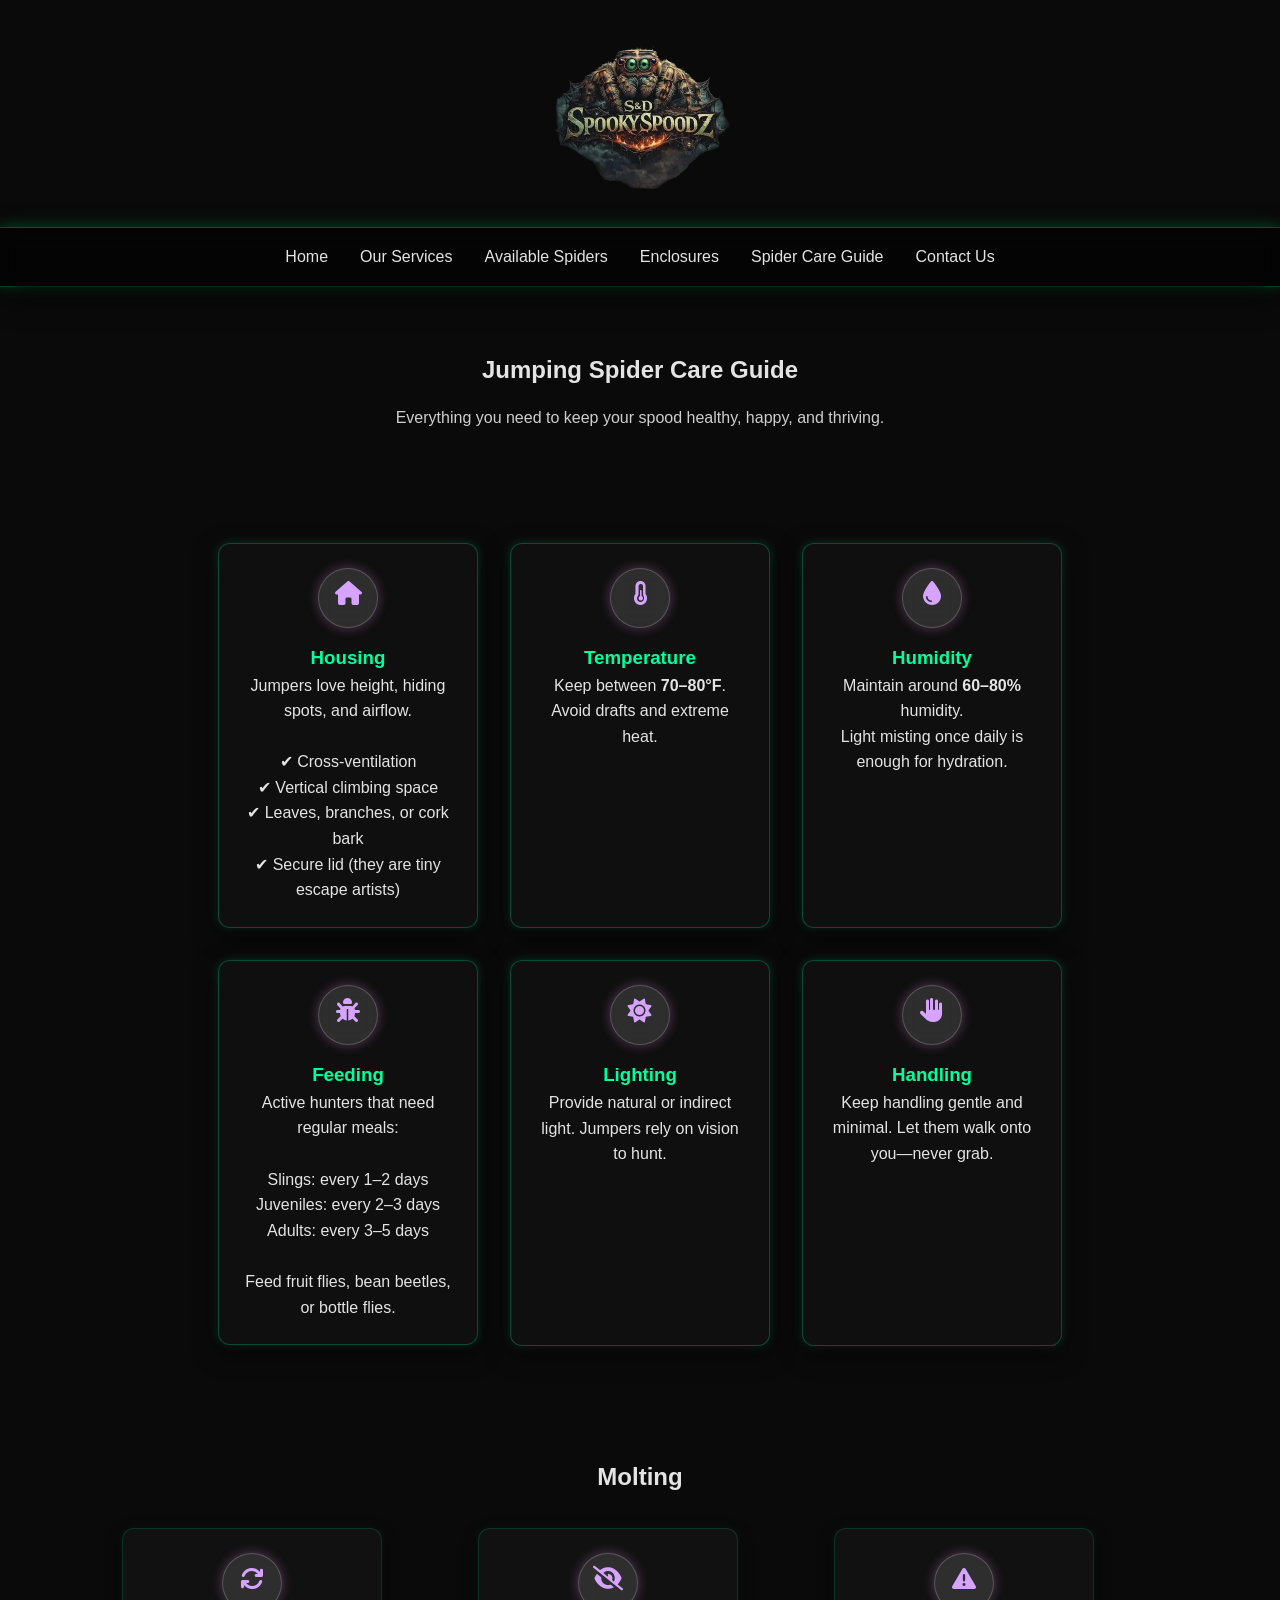
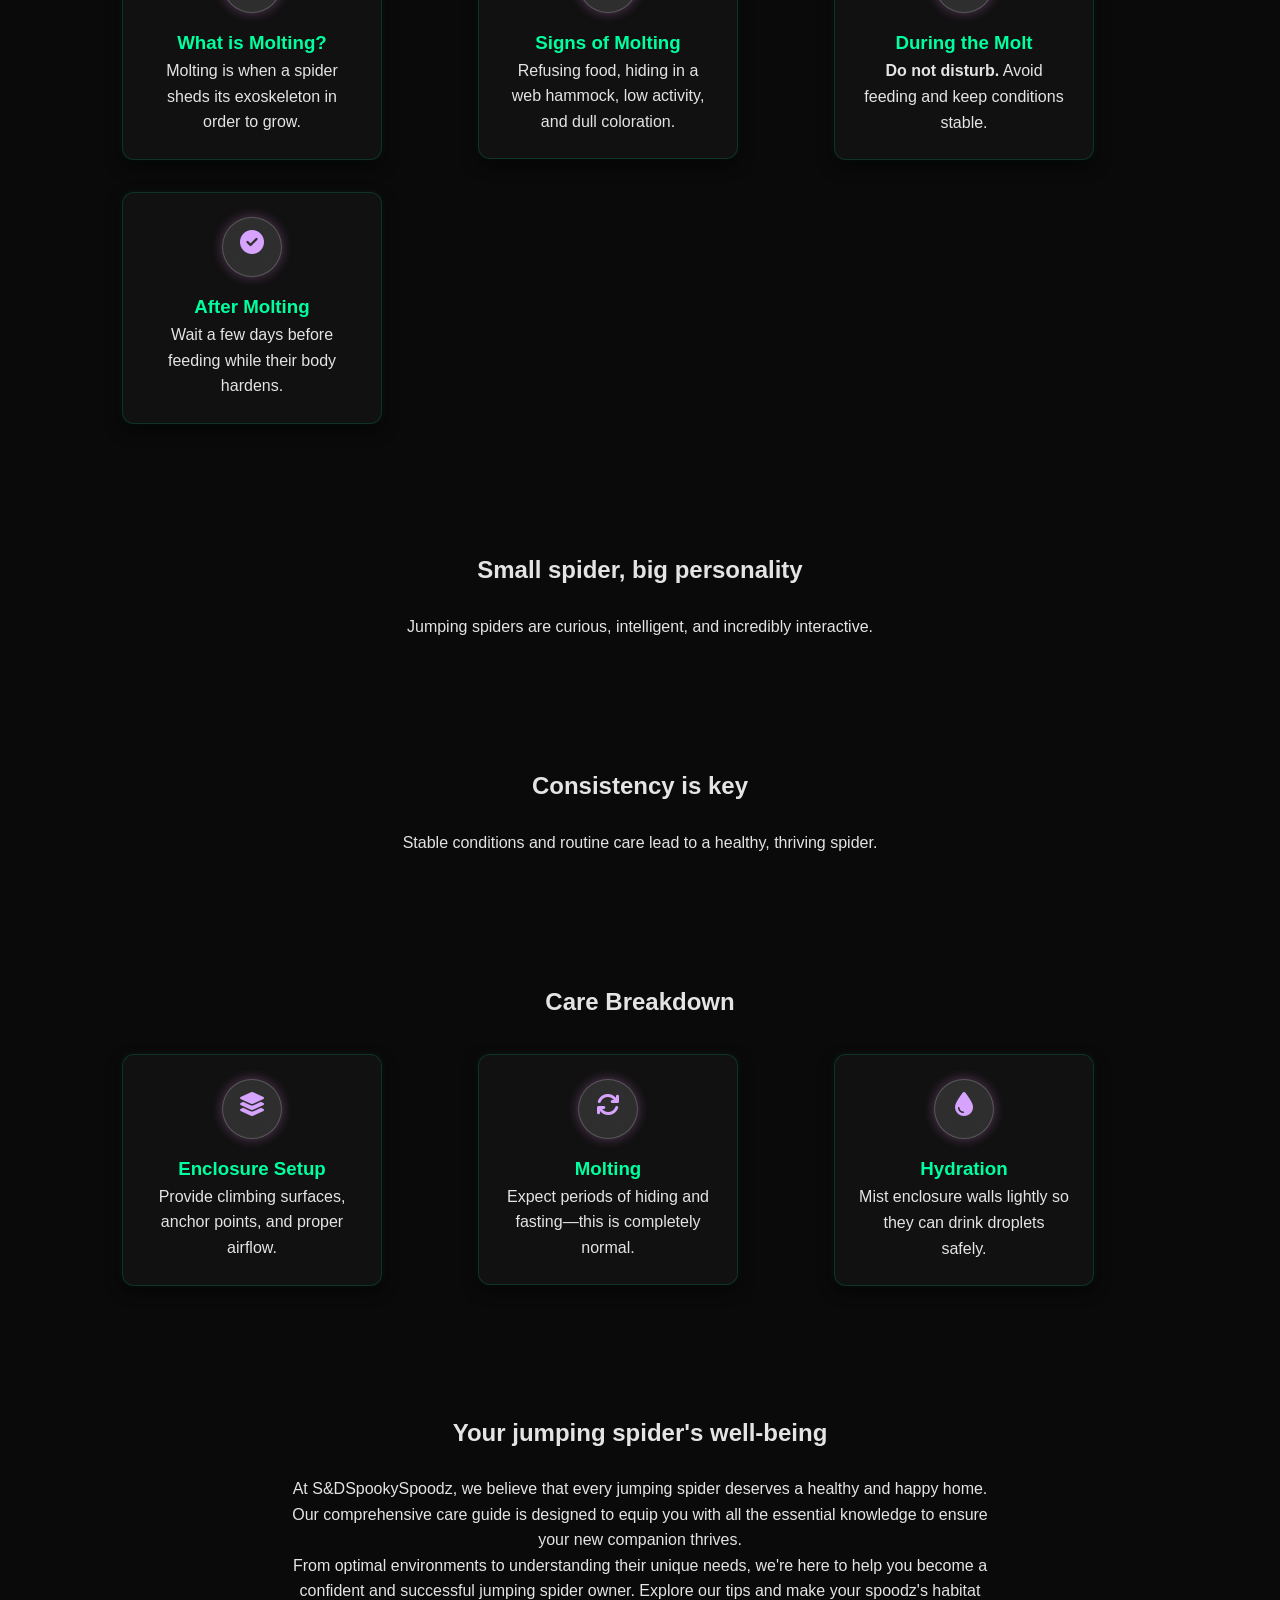
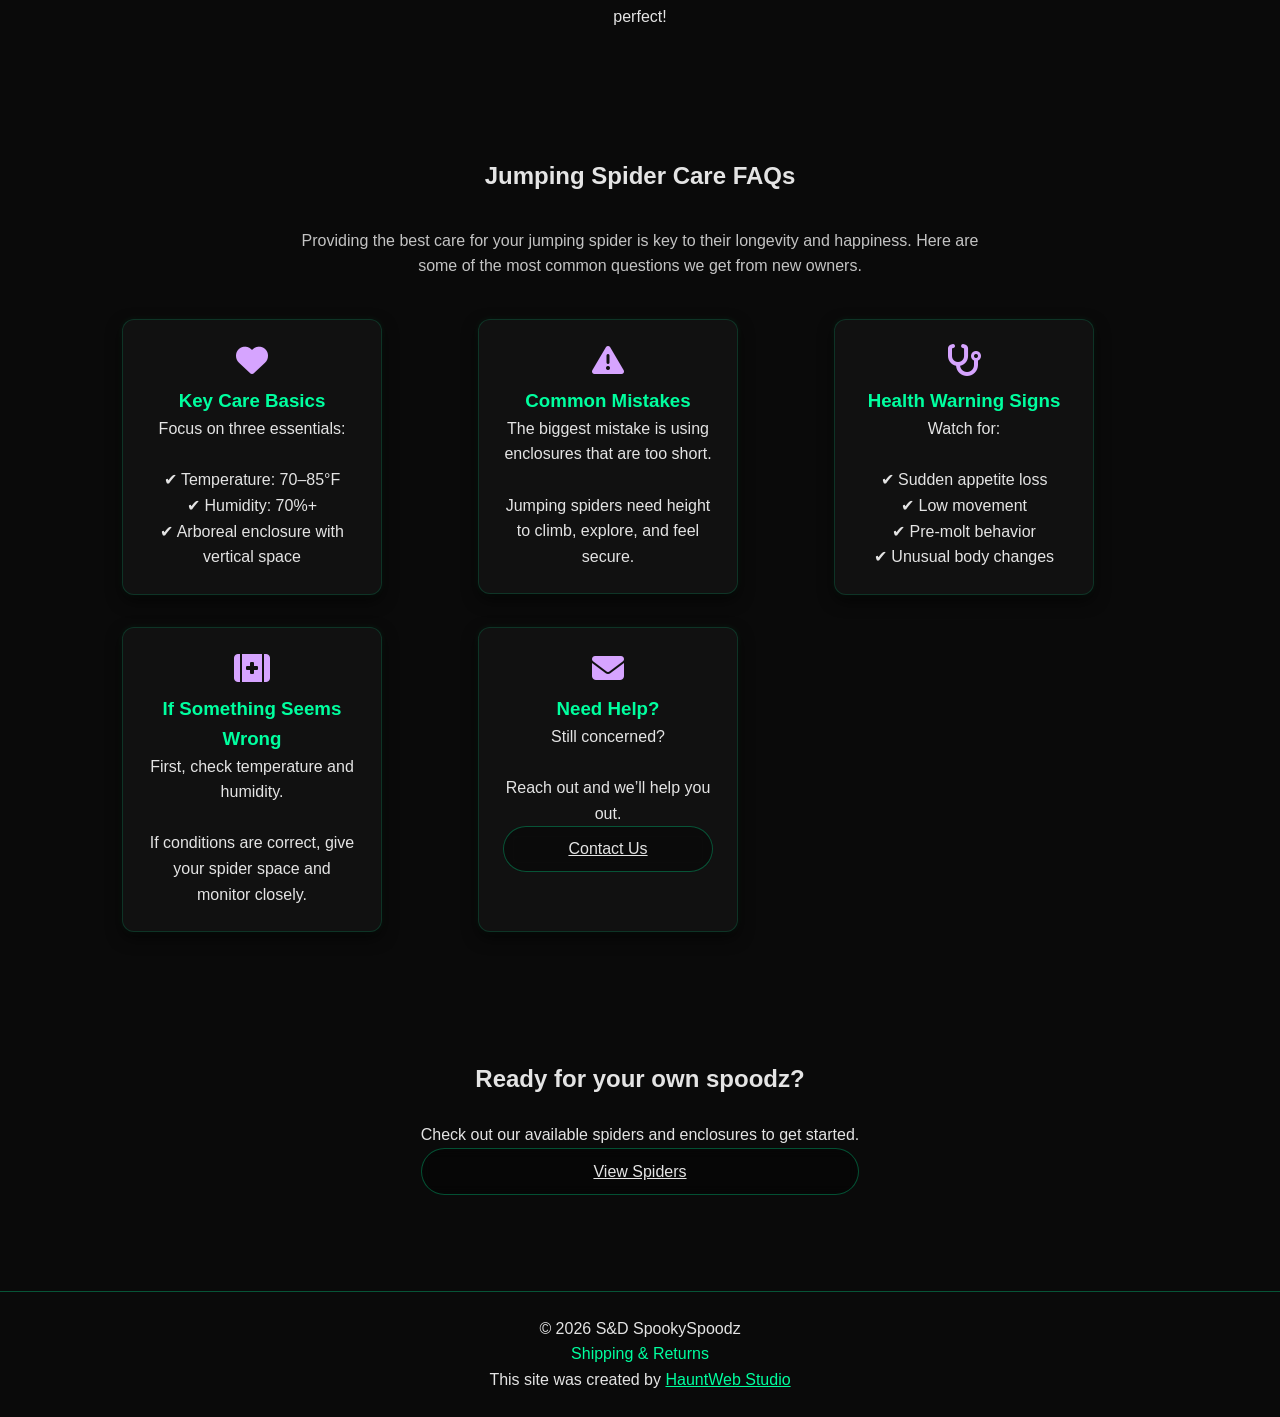
==== care.html @ 0cc4f5ed "Updated care page with FAQ section, styling, and contact button" ====
<!DOCTYPE html>
<html lang="en">

<head>
    <meta charset="UTF-8">
    <meta name="viewport" content="width=device-width, initial-scale=1.0">
    <title>Care Guides | S&D SpookySpoodz</title>

    <link rel="stylesheet" href="style.css">

    <!-- FONT AWESOME -->
    <link rel="stylesheet" href="https://cdnjs.cloudflare.com/ajax/libs/font-awesome/6.5.0/css/all.min.css">
</head>

<body>

    <!-- LOGO -->
    <div class="logo-banner">
        <img src="IMG/S_D_SpookySpoodz-removebg-preview.png" alt="Logo">
    </div>

    <!-- NAV -->
    <header>
        <nav class="navbar">

            <div class="menu-toggle" id="menu-toggle">
                <span></span>
                <span></span>
                <span></span>
            </div>

            <ul class="nav-links" id="nav-links">
                <li><a href="index.html">Home</a></li>
                <li><a href="services.html">Our Services</a></li>
                <li><a href="spiders.html">Available Spiders</a></li>
                <li><a href="enclosures.html">Enclosures</a></li>
                <li><a href="care.html" class="active">Spider Care Guide</a></li>
                <li><a href="contact.html">Contact Us</a></li>
            </ul>

        </nav>
    </header>

    <!-- HERO -->
    <section class="spiders-hero">
        <h2>Jumping Spider Care Guide</h2>
        <p>Everything you need to keep your spood healthy, happy, and thriving.</p>
    </section>

    <!-- CARE CARDS -->
    <section class="product-section">
        <div class="product-grid">

            <div class="product-card">
                <div class="card-icon">
                    <i class="fas fa-home"></i>
                </div>
                <h3>Housing</h3>
                <p>
                    Jumpers love height, hiding spots, and airflow.<br><br>
                    ✔ Cross-ventilation<br>
                    ✔ Vertical climbing space<br>
                    ✔ Leaves, branches, or cork bark<br>
                    ✔ Secure lid (they are tiny escape artists)
                </p>
            </div>

            <div class="product-card">
                <div class="card-icon">
                    <i class="fas fa-temperature-half"></i>
                </div>
                <h3>Temperature</h3>
                <p>Keep between <strong>70–80°F</strong>. Avoid drafts and extreme heat.</p>
            </div>

            <div class="product-card">
                <div class="card-icon">
                    <i class="fas fa-droplet"></i>
                </div>
                <h3>Humidity</h3>
                <p>
                    Maintain around <strong>60–80%</strong> humidity.<br>
                    Light misting once daily is enough for hydration.
                </p>
            </div>

            <div class="product-card">
                <div class="card-icon">
                    <i class="fas fa-bug"></i>
                </div>
                <h3>Feeding</h3>
                <p>
                    Active hunters that need regular meals:<br><br>
                    Slings: every 1–2 days<br>
                    Juveniles: every 2–3 days<br>
                    Adults: every 3–5 days<br><br>
                    Feed fruit flies, bean beetles, or bottle flies.
                </p>
            </div>

            <div class="product-card">
                <div class="card-icon">
                    <i class="fas fa-sun"></i>
                </div>
                <h3>Lighting</h3>
                <p>Provide natural or indirect light. Jumpers rely on vision to hunt.</p>
            </div>

            <div class="product-card">
                <div class="card-icon">
                    <i class="fas fa-hand"></i>
                </div>
                <h3>Handling</h3>
                <p>Keep handling gentle and minimal. Let them walk onto you—never grab.</p>
            </div>

        </div>
    </section>

    <!-- MOLTING -->
    <section class="about-spiders">
        <h2>Molting</h2>

        <div class="about-grid">

            <div class="product-card about-card">
                <div class="card-icon">
                    <i class="fas fa-sync"></i>
                </div>
                <h3>What is Molting?</h3>
                <p>Molting is when a spider sheds its exoskeleton in order to grow.</p>
            </div>

            <div class="product-card about-card">
                <div class="card-icon">
                    <i class="fas fa-eye-slash"></i>
                </div>
                <h3>Signs of Molting</h3>
                <p>Refusing food, hiding in a web hammock, low activity, and dull coloration.</p>
            </div>

            <div class="product-card about-card">
                <div class="card-icon">
                    <i class="fas fa-triangle-exclamation"></i>
                </div>
                <h3>During the Molt</h3>
                <p><strong>Do not disturb.</strong> Avoid feeding and keep conditions stable.</p>
            </div>

            <div class="product-card about-card">
                <div class="card-icon">
                    <i class="fas fa-check-circle"></i>
                </div>
                <h3>After Molting</h3>
                <p>Wait a few days before feeding while their body hardens.</p>
            </div>

        </div>
    </section>

    <!-- FEATURE -->
    <section class="feature">
        <div class="feature-text">
            <h2>Small spider, big personality</h2>
            <p>Jumping spiders are curious, intelligent, and incredibly interactive.</p>
        </div>
    </section>

    <section class="feature alt">
        <div class="feature-text">
            <h2>Consistency is key</h2>
            <p>Stable conditions and routine care lead to a healthy, thriving spider.</p>
        </div>
    </section>

    <!-- CARE BREAKDOWN -->
    <section class="about-spiders">
        <h2>Care Breakdown</h2>

        <div class="about-grid">

            <div class="product-card about-card">
                <div class="card-icon">
                    <i class="fas fa-layer-group"></i>
                </div>
                <h3>Enclosure Setup</h3>
                <p>Provide climbing surfaces, anchor points, and proper airflow.</p>
            </div>

            <div class="product-card about-card">
                <div class="card-icon">
                    <i class="fas fa-sync"></i>
                </div>
                <h3>Molting</h3>
                <p>Expect periods of hiding and fasting—this is completely normal.</p>
            </div>

            <div class="product-card about-card">
                <div class="card-icon">
                    <i class="fas fa-droplet"></i>
                </div>
                <h3>Hydration</h3>
                <p>Mist enclosure walls lightly so they can drink droplets safely.</p>
            </div>

        </div>
    </section>

    <!-- WELL-BEING INTRO -->
    <section class="feature alt">
        <div class="feature-text">
            <h2>Your jumping spider's well-being</h2>
            <p>
                At S&DSpookySpoodz, we believe that every jumping spider deserves a healthy and happy home.
                Our comprehensive care guide is designed to equip you with all the essential knowledge to ensure your new
                companion thrives.
            </p>
            <p>
                From optimal environments to understanding their unique needs, we're here to help you become a confident and
                successful jumping spider owner.
                Explore our tips and make your spoodz's habitat perfect!
            </p>
        </div>
    </section>
    
    <!-- FAQ SECTION -->
    <section class="about-spiders">
        <h2>Jumping Spider Care FAQs</h2>
    
        <p class="section-intro">
            Providing the best care for your jumping spider is key to their longevity and happiness.
            Here are some of the most common questions we get from new owners.
        </p>
    
        <div class="about-grid">
    
            <div class="product-card about-card">
                <i class="fas fa-heart fa-2x"></i>
                <h3>Key Care Basics</h3>
                <p>
                    Focus on three essentials:<br><br>
                    ✔ Temperature: 70–85°F<br>
                    ✔ Humidity: 70%+<br>
                    ✔ Arboreal enclosure with vertical space
                </p>
            </div>
    
            <div class="product-card about-card">
                <i class="fas fa-triangle-exclamation fa-2x"></i>
                <h3>Common Mistakes</h3>
                <p>
                    The biggest mistake is using enclosures that are too short.<br><br>
                    Jumping spiders need height to climb, explore, and feel secure.
                </p>
            </div>
    
            <div class="product-card about-card">
                <i class="fas fa-stethoscope fa-2x"></i>
                <h3>Health Warning Signs</h3>
                <p>
                    Watch for:<br><br>
                    ✔ Sudden appetite loss<br>
                    ✔ Low movement<br>
                    ✔ Pre-molt behavior<br>
                    ✔ Unusual body changes
                </p>
            </div>
    
            <div class="product-card about-card">
                <i class="fas fa-kit-medical fa-2x"></i>
                <h3>If Something Seems Wrong</h3>
                <p>
                    First, check temperature and humidity.<br><br>
                    If conditions are correct, give your spider space and monitor closely.
                </p>
            </div>
    
            <div class="product-card about-card">
                <i class="fas fa-envelope fa-2x"></i>
                <h3>Need Help?</h3>
                <p>
                    Still concerned?<br><br>
                    Reach out and we’ll help you out.
                </p>
                <a href="contact.html" class="btn store-btn">Contact Us</a>
            </div>
    
        </div>
    </section>

    <!-- CTA -->
    <section class="feature">
        <div class="feature-text">
            <h2>Ready for your own spoodz?</h2>
            <p>Check out our available spiders and enclosures to get started.</p>
            <a href="spiders.html" class="btn store-btn">View Spiders</a>
        </div>
    </section>

    <!-- FOOTER -->
    <footer>
        <p>&copy; 2026 S&D SpookySpoodz</p>

        <div class="footer-links">
            <a href="returns.html">Shipping & Returns</a>
        </div>

        <p class="credit">
            This site was created by
            <a href="#">HauntWeb Studio</a>
        </p>
    </footer>

    <!-- JS -->
    <script>
        const menuToggle = document.getElementById('menu-toggle');
        const navLinks = document.getElementById('nav-links');

        menuToggle.addEventListener('click', () => {
            navLinks.classList.toggle('active');
            document.body.classList.toggle('menu-open');
        });
    </script>

</body>

</html>
---- style.css ----
/* =========================
1. VARIABLES
========================= */
:root {
    --bg-main: #0a0a0a;
    --bg-soft: #111;
    --bg-elevated: #1a1a1a;

    --text-main: #e4e4e4;
    --text-muted: #aaa;

    --accent: #00ff9f;
    --accent-soft: rgba(0, 255, 159, 0.3);

    --glow-small: 0 0 5px rgba(0, 255, 159, 0.4);
    --glow-medium: 0 0 10px rgba(0, 255, 159, 0.6);
    --glow-large: 0 0 20px rgba(0, 255, 159, 0.8);
}

/* =========================
GLASS EFFECT BASE
========================= */
.glass {
    background: rgba(20, 20, 20, 0.55);
    backdrop-filter: blur(14px);
    -webkit-backdrop-filter: blur(14px);

    border: 1px solid rgba(0, 255, 159, 0.2);
    border-radius: 12px;

    box-shadow:
        0 8px 25px rgba(0, 0, 0, 0.6),
        0 0 10px rgba(0, 255, 159, 0.15);
}

/* =========================
2. RESET
========================= */
* {
    margin: 0;
    padding: 0;
    box-sizing: border-box;
}

/* =========================
3. GLOBAL
========================= */
body {
    font-family: 'Segoe UI', Tahoma, sans-serif;
    color: var(--text-main);
    line-height: 1.6;

    background-color: #0a0a0a;

    /* Single full spider web */
    background-image: url("IMG/web.png");
    background-repeat: no-repeat;
    background-position: center;
    background-size: cover;
}

img {
    max-width: 100%;
    display: block;
}

/* =========================
4. LAYOUT (GLOBAL CENTERING)
========================= */
section {
    width: 100%;
    max-width: 1100px;
    margin: 0 auto;
    padding: 3rem 1.5rem;
}

section h2 {
    text-align: center;
    margin-bottom: 1.5rem;
}

/* =========================
5. HEADER / NAV
========================= */
.logo-banner {
    width: 100%;
    display: flex;
    justify-content: center;
    align-items: center;
    padding: 1.5rem 0;
}

.logo-banner img {
    display: block;
    margin: 0 auto;
    max-width: 180px;
}

/* =========================
NAVBAR
========================= */
.navbar {
    background: rgba(0, 0, 0, 0.6);
    backdrop-filter: blur(10px);

    border-top: 1px solid var(--accent-soft);
    border-bottom: 1px solid var(--accent-soft);

    box-shadow: 0 0 15px rgba(0, 255, 159, 0.15);
}

.navbar {
    position: relative;
    z-index: 1000;
}

/* NAV LINKS */
.nav-links {
    display: flex;
    justify-content: center;
    list-style: none;
    transition: 0.3s;
}

.nav-links {
    box-shadow: 0 10px 30px rgba(0, 0, 0, 0.8),
        0 0 15px rgba(0, 255, 159, 0.2);
}

.nav-links li {
    margin: 1rem;
}

.nav-links a {
    text-decoration: none;
    color: var(--text-main);
    transition: 0.3s;
}

.nav-links a:hover {
    color: var(--accent);
    text-shadow: 0 0 10px rgba(0, 255, 159, 0.6);
}

/* =========================
HAMBURGER
========================= */
.menu-toggle {
    display: none;
    flex-direction: column;
    cursor: pointer;
    position: absolute;
    right: 20px;
    top: 15px;
    z-index: 1002;
}

.menu-toggle span {
    width: 28px;
    height: 3px;
    background: var(--text-main);
    margin: 5px 0;
    transition: 0.4s;
}

/* ANIMATION → X */
.menu-toggle.active span:nth-child(1) {
    transform: rotate(45deg) translate(5px, 5px);
}

.menu-toggle.active span:nth-child(2) {
    opacity: 0;
}

.menu-toggle.active span:nth-child(3) {
    transform: rotate(-45deg) translate(6px, -6px);
}

/* =========================
MOBILE DROPDOWN (PUSHES CONTENT)
========================= */
@media (max-width: 768px) {

    .nav-links {
        flex-direction: column;
        align-items: center;

        width: 100%;

        /* REAL glass */
        background: rgba(10, 10, 10, 0.45);
        backdrop-filter: blur(14px);
        -webkit-backdrop-filter: blur(14px);

        border-top: 1px solid rgba(0, 255, 159, 0.2);
        border-bottom: 1px solid rgba(0, 255, 159, 0.2);

        /* keep push-down behavior */
        position: static;

        max-height: 0;
        overflow: hidden;

        transition: max-height 0.4s ease, padding 0.3s ease;

        /* subtle glow */
        box-shadow:
            0 8px 25px rgba(0, 0, 0, 0.6),
            0 0 10px rgba(0, 255, 159, 0.15);
    }

    .nav-links.active {
        max-height: 500px;
        padding: 1rem 0;
    }
}

/* =========================
6. HERO
========================= */
.hero {
    text-align: center;
}

.hero h2 {
    color: var(--accent);
    text-shadow: var(--glow-medium);
}

.hero p {
    max-width: 700px;
    margin: 0 auto 2rem;
}

.spiders-hero {
    text-align: center;
    padding: 4rem 2rem;
}

.spiders-hero h2 {
    margin-bottom: 1rem;
}

.spiders-hero p {
    max-width: 600px;
    margin: 0 auto;
    opacity: 0.9;
}

/* =========================
FEATURE SECTIONS
========================= */

.feature {
    display: flex;
    justify-content: center;
    align-items: center;
    text-align: center;

    padding: 4rem 2rem;
}

.feature-text {
    max-width: 700px;
    margin: 0 auto;
}

/* =========================
7. BUTTONS
========================= */
.btn {
    display: inline-block;
    padding: 0.6rem 1.4rem;
    border-radius: 50px;

    background: rgba(0, 0, 0, 0.4);
    backdrop-filter: blur(6px);

    border: 1px solid rgba(0, 255, 159, 0.3);
    color: var(--text-main);

    transition: 0.3s;
}

.btn:hover {
    background: rgba(0, 255, 159, 0.15);
    box-shadow: 0 0 15px rgba(0, 255, 159, 0.5);
    color: #fff;
}

.store-btn {
    width: 100%;
    text-align: center;
}

/* =========================
8. PRODUCT CARDS
========================= */
.product-grid {
    display: flex;
    gap: 2rem;
    justify-content: center;
    flex-wrap: wrap;
}

.product-card {
    background: rgba(20, 20, 20, 0.55);
    backdrop-filter: blur(10px);

    border-radius: 12px;
    padding: 1.5rem;
    width: 260px;
    text-align: center;

    border: 1px solid rgba(0, 255, 159, 0.25);

    box-shadow:
        0 8px 25px rgba(0, 0, 0, 0.6),
        0 0 10px rgba(0, 255, 159, 0.2);

    transition: 0.3s;
}

.product-card:hover {
    transform: translateY(-6px) scale(1.02);

    box-shadow:
        0 12px 35px rgba(0, 0, 0, 0.8),
        0 0 20px rgba(0, 255, 159, 0.4);
}

.product-card img {
    border-radius: 10px;
    margin-bottom: 1rem;
}

.product-card h3 {
    color: var(--accent);
}

.product-card .price {
    color: var(--accent);
    margin: 0.5rem 0;
}

/* =========================
CARD ICON STYLE (GLASS + GLOW)
========================= */
.card-icon {
    width: 60px;
    height: 60px;

    display: flex;
    align-items: center;
    justify-content: center;

    margin: 0 auto 15px;

    border-radius: 50%;

    background: rgba(255, 255, 255, 0.12);
    backdrop-filter: blur(8px);

    border: 1px solid rgba(255, 255, 255, 0.2);

    box-shadow: 0 0 12px rgba(255, 150, 255, 0.3);
}

.card-icon i {
    font-size: 24px;
    color: #ffb3ff;
}

.product-card:hover .card-icon {
    transform: scale(1.1);
    box-shadow: 0 0 20px rgba(255, 150, 255, 0.6);
    transition: 0.3s ease;
}

/* =========================
SERVICE CARD TWEAKS
========================= */

.service-card .more-text {
    display: none;
    margin-top: 0.5rem;
}

.service-card .more-text.open {
    display: block;
}

.learn-toggle {
    margin: 0.5rem 0;
    background: none;
    border: none;
    color: #00ff9f;
    cursor: pointer;
    font-weight: bold;
}

/* =========================
POLICY CARDS (RETURNS PAGE)
========================= */

.policy-card {
    text-align: left;
}

.policy-card h3 {
    margin-bottom: 1rem;
}

.policy-card p {
    font-size: 0.95rem;
    opacity: 0.9;
}

/* =========================
ABOUT SPIDERS (MATCH PRODUCT CARDS)
========================= */

.about-spiders {
    text-align: center;
    padding: 4rem 2rem;
}

.about-spiders h2 {
    margin-bottom: 2rem;
}

/* GRID */
.about-grid {
    display: grid;
    grid-template-columns: repeat(auto-fit, minmax(250px, 1fr));
    gap: 2rem;
}

/* Match product cards */
.about-card {
    /* LESS glass */
    background: rgba(20, 20, 20, 0.75);
    /* more solid */

    backdrop-filter: blur(6px);
    -webkit-backdrop-filter: blur(6px);

    /* softer border */
    border: 1px solid rgba(0, 255, 159, 0.08);

    /* reduce glow */
    box-shadow:
        0 6px 15px rgba(0, 0, 0, 0.6),
        0 0 6px rgba(0, 255, 159, 0.08);

    padding-bottom: 1.5rem;
}

/* Optional subtle variation */
.about-card {
    border: 1px solid rgba(0, 255, 159, 0.15);
}

/* =========================
9. ABOUT
========================= */
.about {
    text-align: center;
}

.about p {
    max-width: 750px;
    margin: 0 auto 1rem;
}

/* =========================
10. YOUTUBE
========================= */
.youtube {
    text-align: center;
}

.video-container {
    display: flex;
    justify-content: center;
}

.video-container iframe {
    width: 100%;
    max-width: 700px;
    height: 400px;
    border-radius: 12px;
}

/* =========================
11. SOCIAL
========================= */
.social {
    text-align: center;
}

.social-buttons {
    display: flex;
    justify-content: center;
    gap: 1rem;
    flex-wrap: wrap;
}

/* =========================
12. REVIEWS
========================= */
.reviews {
    text-align: center;
}

.reviews-wrapper {
    display: flex;
    align-items: center;
    justify-content: center;
    position: relative;
}

.review-track {
    display: flex;
    gap: 1rem;
    overflow-x: auto;
    scroll-behavior: smooth;
    padding: 1rem;
}

.review-card {
    min-width: 250px;

    background: rgba(20, 20, 20, 0.55);
    backdrop-filter: blur(10px);

    padding: 1rem;
    border-radius: 10px;

    border: 1px solid rgba(0, 255, 159, 0.2);

    box-shadow:
        0 5px 20px rgba(0, 0, 0, 0.6),
        0 0 10px rgba(0, 255, 159, 0.15);
}

/* arrows */
.review-btn {
    background: transparent;
    border: 1px solid var(--accent-soft);
    color: var(--accent);
    font-size: 1.5rem;
    padding: 0.5rem 1rem;
    cursor: pointer;
    transition: 0.3s;
}

.review-btn:hover {
    background: var(--accent);
    color: #000;
}

/* =========================
13. FOOTER
========================= */
footer {
    text-align: center;
    padding: 1.5rem;
    border-top: 1px solid var(--accent-soft);
    margin-top: 2rem;
}

.footer-links a {
    color: var(--text-muted);
    text-decoration: none;
}

.footer-links a {
    color: var(--accent);
}

.footer-links a:hover {
    text-shadow: var(--glow-small);
}

.credit a {
    color: var(--accent);
}

/* =========================
14. MOBILE
========================= */
@media (max-width: 768px) {

    nav ul {
        flex-direction: column;
        display: none;
        text-align: center;
    }

    nav ul.active {
        display: flex;
    }

    .menu-toggle {
        display: flex;
    }

    .product-grid {
        flex-direction: column;
        align-items: center;
    }
}

/* =========================
CONTACT SECTION
========================= */
.contact-section {
    padding: 60px 20px;
    display: flex;
    justify-content: center;
}

.contact-container {
    width: 100%;
    max-width: 600px;
}

/* FORM (glass style but toned down) */
.contact-form {
    display: flex;
    flex-direction: column;
    gap: 15px;

    padding: 25px;
    border-radius: 20px;

    background: rgba(255, 255, 255, 0.08);
    backdrop-filter: blur(10px);

    border: 1px solid rgba(255, 255, 255, 0.15);
    box-shadow: 0 0 15px rgba(255, 150, 255, 0.2);
}

/* INPUTS */
.contact-form input,
.contact-form select,
.contact-form textarea {
    padding: 12px;
    border-radius: 10px;
    border: none;

    background: rgba(255, 255, 255, 0.1);
    color: #fff;

    outline: none;
}

/* PLACEHOLDER */
.contact-form input::placeholder,
.contact-form textarea::placeholder {
    color: rgba(255, 255, 255, 0.6);
}

/* SELECT TEXT */
.contact-form select {
    color: #fff;
}

/* BUTTON */
.contact-form button {
    margin-top: 10px;
}

.section-intro {
    text-align: center;
    max-width: 700px;
    margin: 10px auto 40px;
    opacity: 0.85;
    line-height: 1.6;
}

.product-card i {
    margin-bottom: 10px;
    color: #d6a4ff;
    /* soft purple accent */
}
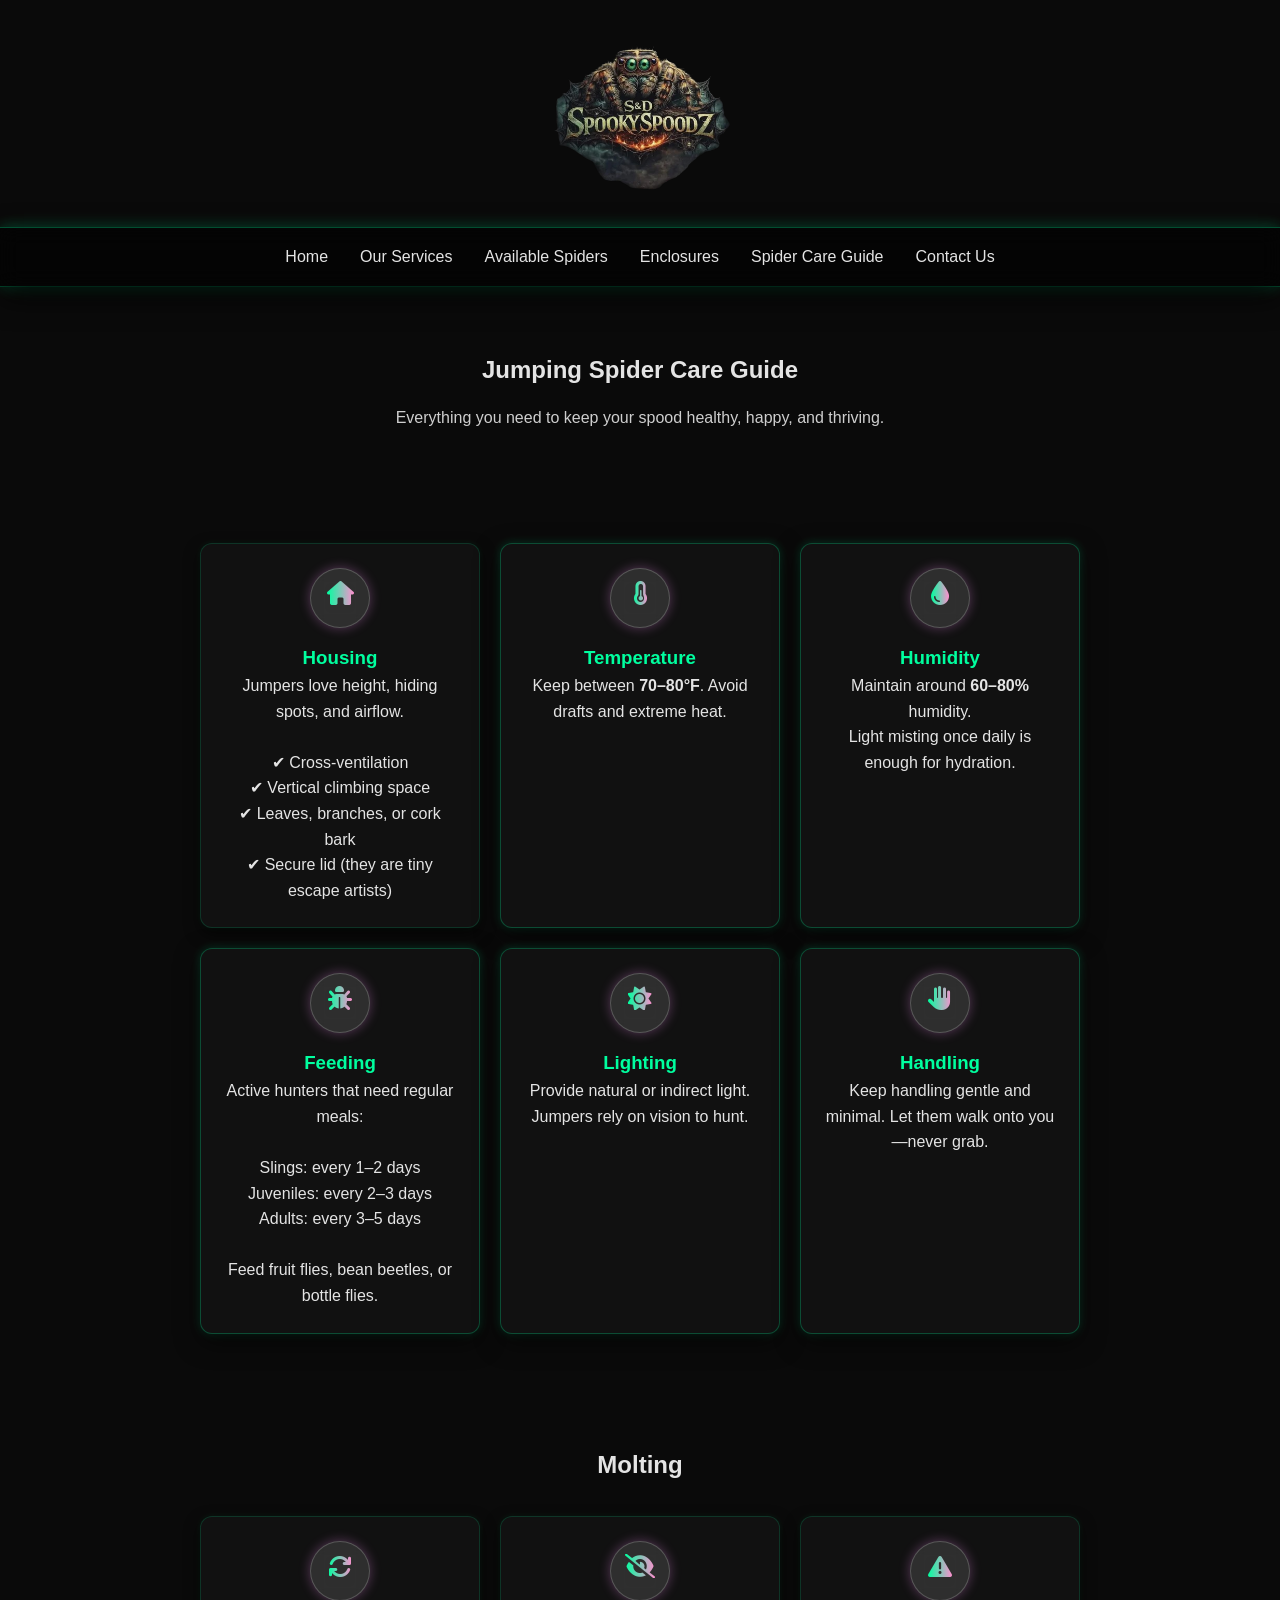
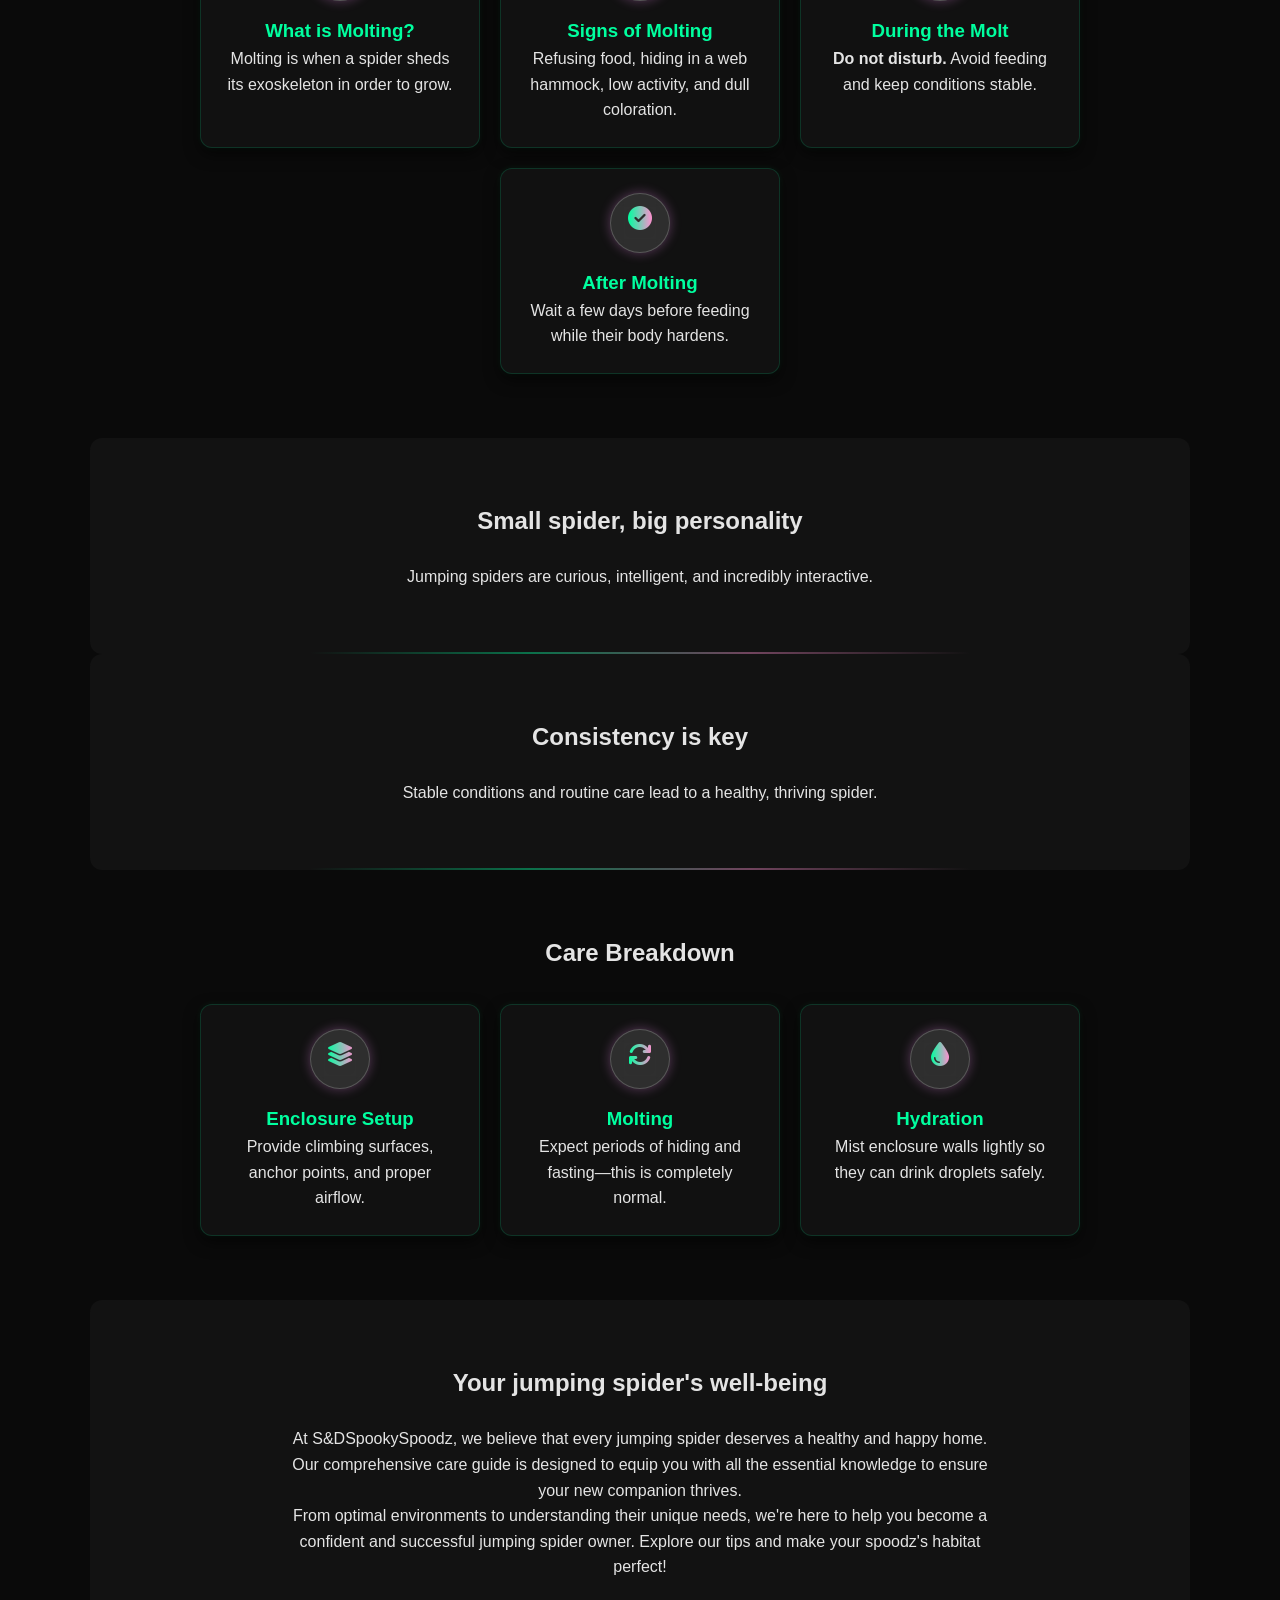
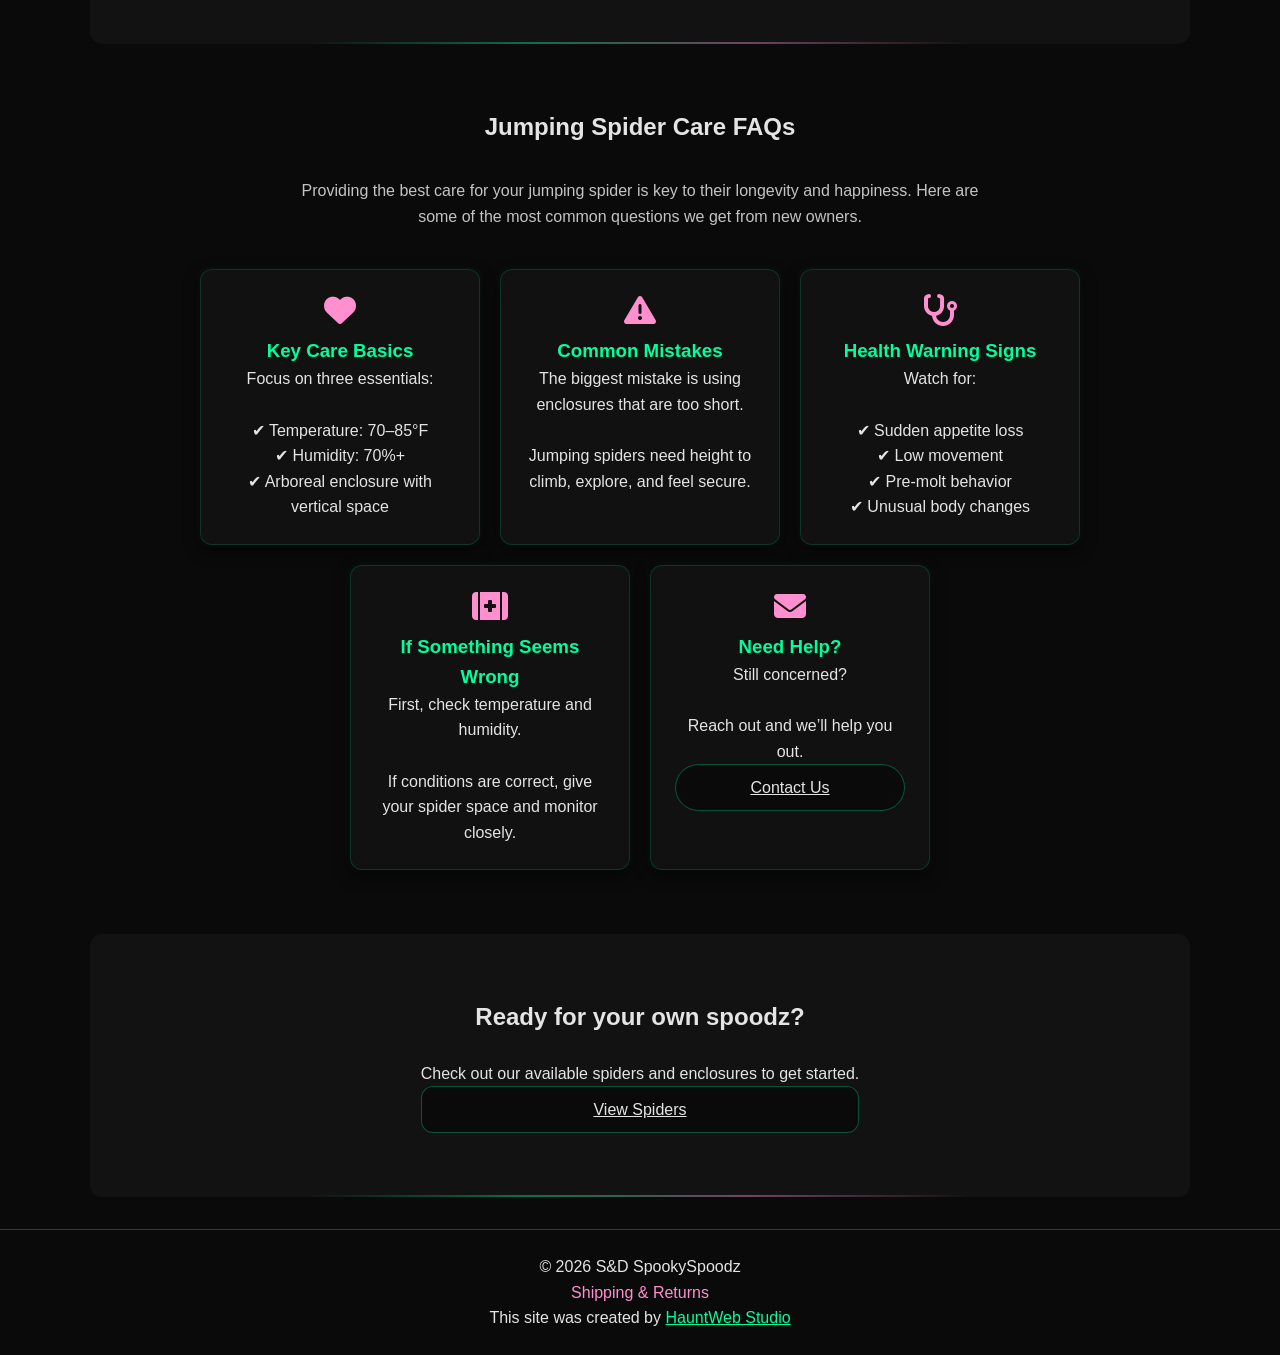
==== commit 89724c9d: "Updated pages + added gradient glow effects" ====
--- a/care.html
+++ b/care.html
@@ -51,7 +51,7 @@
     <section class="product-section">
         <div class="product-grid">
 
-            <div class="product-card">
+            <div class="product-card about-card gradient-glow hover-glow">
                 <div class="card-icon">
                     <i class="fas fa-home"></i>
                 </div>
@@ -65,7 +65,7 @@
                 </p>
             </div>
 
-            <div class="product-card">
+            <div class="product-card gradient-glow hover-glow">
                 <div class="card-icon">
                     <i class="fas fa-temperature-half"></i>
                 </div>
@@ -73,7 +73,7 @@
                 <p>Keep between <strong>70–80°F</strong>. Avoid drafts and extreme heat.</p>
             </div>
 
-            <div class="product-card">
+            <div class="product-card gradient-glow hover-glow">
                 <div class="card-icon">
                     <i class="fas fa-droplet"></i>
                 </div>
@@ -84,7 +84,7 @@
                 </p>
             </div>
 
-            <div class="product-card">
+            <div class="product-card gradient-glow hover-glow">
                 <div class="card-icon">
                     <i class="fas fa-bug"></i>
                 </div>
@@ -98,7 +98,7 @@
                 </p>
             </div>
 
-            <div class="product-card">
+            <div class="product-card gradient-glow hover-glow">
                 <div class="card-icon">
                     <i class="fas fa-sun"></i>
                 </div>
@@ -106,7 +106,7 @@
                 <p>Provide natural or indirect light. Jumpers rely on vision to hunt.</p>
             </div>
 
-            <div class="product-card">
+            <div class="product-card gradient-glow hover-glow">
                 <div class="card-icon">
                     <i class="fas fa-hand"></i>
                 </div>
@@ -123,7 +123,7 @@
 
         <div class="about-grid">
 
-            <div class="product-card about-card">
+            <div class="product-card about-card gradient-glow hover-glow">
                 <div class="card-icon">
                     <i class="fas fa-sync"></i>
                 </div>
@@ -131,7 +131,7 @@
                 <p>Molting is when a spider sheds its exoskeleton in order to grow.</p>
             </div>
 
-            <div class="product-card about-card">
+            <div class="product-card about-card gradient-glow hover-glow">
                 <div class="card-icon">
                     <i class="fas fa-eye-slash"></i>
                 </div>
@@ -139,7 +139,7 @@
                 <p>Refusing food, hiding in a web hammock, low activity, and dull coloration.</p>
             </div>
 
-            <div class="product-card about-card">
+            <div class="product-card about-card gradient-glow hover-glow">
                 <div class="card-icon">
                     <i class="fas fa-triangle-exclamation"></i>
                 </div>
@@ -147,7 +147,7 @@
                 <p><strong>Do not disturb.</strong> Avoid feeding and keep conditions stable.</p>
             </div>
 
-            <div class="product-card about-card">
+            <div class="product-card about-card gradient-glow hover-glow">
                 <div class="card-icon">
                     <i class="fas fa-check-circle"></i>
                 </div>
@@ -179,7 +179,7 @@
 
         <div class="about-grid">
 
-            <div class="product-card about-card">
+            <div class="product-card about-card gradient-glow hover-glow">
                 <div class="card-icon">
                     <i class="fas fa-layer-group"></i>
                 </div>
@@ -187,7 +187,7 @@
                 <p>Provide climbing surfaces, anchor points, and proper airflow.</p>
             </div>
 
-            <div class="product-card about-card">
+            <div class="product-card about-card gradient-glow hover-glow">
                 <div class="card-icon">
                     <i class="fas fa-sync"></i>
                 </div>
@@ -195,7 +195,7 @@
                 <p>Expect periods of hiding and fasting—this is completely normal.</p>
             </div>
 
-            <div class="product-card about-card">
+            <div class="product-card about-card gradient-glow hover-glow">
                 <div class="card-icon">
                     <i class="fas fa-droplet"></i>
                 </div>
@@ -234,7 +234,7 @@
     
         <div class="about-grid">
     
-            <div class="product-card about-card">
+            <div class="product-card about-card gradient-glow hover-glow">
                 <i class="fas fa-heart fa-2x"></i>
                 <h3>Key Care Basics</h3>
                 <p>
@@ -245,7 +245,7 @@
                 </p>
             </div>
     
-            <div class="product-card about-card">
+            <div class="product-card about-card gradient-glow hover-glow">
                 <i class="fas fa-triangle-exclamation fa-2x"></i>
                 <h3>Common Mistakes</h3>
                 <p>
@@ -254,7 +254,7 @@
                 </p>
             </div>
     
-            <div class="product-card about-card">
+            <div class="product-card about-card gradient-glow hover-glow">
                 <i class="fas fa-stethoscope fa-2x"></i>
                 <h3>Health Warning Signs</h3>
                 <p>
@@ -266,7 +266,7 @@
                 </p>
             </div>
     
-            <div class="product-card about-card">
+            <div class="product-card about-card gradient-glow hover-glow">
                 <i class="fas fa-kit-medical fa-2x"></i>
                 <h3>If Something Seems Wrong</h3>
                 <p>
@@ -275,7 +275,7 @@
                 </p>
             </div>
     
-            <div class="product-card about-card">
+            <div class="product-card about-card gradient-glow hover-glow">
                 <i class="fas fa-envelope fa-2x"></i>
                 <h3>Need Help?</h3>
                 <p>
@@ -293,7 +293,7 @@
         <div class="feature-text">
             <h2>Ready for your own spoodz?</h2>
             <p>Check out our available spiders and enclosures to get started.</p>
-            <a href="spiders.html" class="btn store-btn">View Spiders</a>
+            <a href="spiders.html" class="btn store-btn gradient-glow hover-glow">View Spiders</a>
         </div>
     </section>
 
--- a/style.css
+++ b/style.css
@@ -15,6 +15,7 @@
     --glow-small: 0 0 5px rgba(0, 255, 159, 0.4);
     --glow-medium: 0 0 10px rgba(0, 255, 159, 0.6);
     --glow-large: 0 0 20px rgba(0, 255, 159, 0.8);
+    --gradient-glow: linear-gradient(90deg, #00ff9f, #ff8fcf);
 }
 
 /* =========================
@@ -684,4 +685,436 @@
     margin-bottom: 10px;
     color: #d6a4ff;
     /* soft purple accent */
+}
+
+/* CENTER CARD GRIDS */
+.product-grid,
+.about-grid {
+    display: flex;
+    flex-wrap: wrap;
+    justify-content: center;
+    /* centers cards horizontally */
+    gap: 20px;
+}
+
+/* OPTIONAL: control card width for cleaner layout */
+.product-card {
+    flex: 0 1 280px;
+    /* keeps cards consistent and centered */
+}
+
+/* =========================
+   BENEFITS SECTION
+========================= */
+
+.benefits {
+    text-align: center;
+    padding: 60px 20px;
+}
+
+.benefits h2 {
+    margin-bottom: 40px;
+    font-size: 2rem;
+    color: #ffb6d9; /* soft pink */
+}
+
+/* GRID */
+.benefits-grid {
+    display: grid;
+    grid-template-columns: repeat(auto-fit, minmax(220px, 1fr));
+    gap: 20px;
+}
+
+/* CARDS */
+.benefit-card {
+    background: rgba(255, 255, 255, 0.05);
+    border-radius: 20px;
+    padding: 25px;
+    transition: 0.3s ease;
+    backdrop-filter: blur(8px);
+}
+
+/* HOVER EFFECT */
+.benefit-card:hover {
+    transform: translateY(-5px);
+    box-shadow: 0 10px 25px rgba(255, 182, 217, 0.2);
+}
+
+/* ICONS */
+.benefit-card i {
+    font-size: 2rem;
+    margin-bottom: 15px;
+    color: #ff8fcf;
+}
+
+/* TITLES */
+.benefit-card h3 {
+    margin-bottom: 10px;
+    font-size: 1.2rem;
+}
+
+/* TEXT */
+.benefit-card p {
+    font-size: 0.95rem;
+    color: #ddd;
+}
+
+/* =========================
+PINK ACCENT ENHANCEMENTS (NON-DESTRUCTIVE)
+========================= */
+
+/* Add secondary color variable */
+:root {
+    --accent-pink: #ff8fcf;
+    --accent-pink-soft: rgba(255, 143, 207, 0.25);
+}
+
+/* NAV HOVER (blend pink + green) */
+.nav-links a:hover {
+    color: var(--accent-pink);
+    text-shadow:
+        0 0 10px rgba(255, 143, 207, 0.6),
+        0 0 8px rgba(0, 255, 159, 0.4);
+}
+
+/* HERO HEADLINE POP */
+.hero h1 {
+    color: var(--accent-pink);
+    text-shadow:
+        0 0 15px rgba(255, 143, 207, 0.6),
+        0 0 10px rgba(0, 255, 159, 0.3);
+}
+
+/* BUTTON HOVER UPGRADE */
+.btn:hover {
+    box-shadow:
+        0 0 15px rgba(255, 143, 207, 0.5),
+        0 0 10px rgba(0, 255, 159, 0.4);
+}
+
+/* PRODUCT CARD HOVER MIX */
+.product-card:hover {
+    box-shadow:
+        0 12px 35px rgba(0, 0, 0, 0.8),
+        0 0 20px rgba(255, 143, 207, 0.4),
+        0 0 15px rgba(0, 255, 159, 0.3);
+}
+
+/* CARD ICONS (tie into pink theme) */
+.product-card i {
+    color: var(--accent-pink);
+}
+
+/* REVIEW CARDS subtle tint */
+.review-card {
+    border: 1px solid rgba(255, 143, 207, 0.15);
+}
+
+/* BENEFITS SECTION (blend instead of replace) */
+.benefits h2 {
+    color: var(--accent-pink);
+}
+
+.benefit-card {
+    border: 1px solid rgba(255, 143, 207, 0.2);
+}
+
+.benefit-card:hover {
+    box-shadow:
+        0 0 20px rgba(255, 143, 207, 0.4),
+        0 0 12px rgba(0, 255, 159, 0.3);
+}
+
+.benefit-card i {
+    color: var(--accent-pink);
+}
+
+/* FOOTER LINKS */
+.footer-links a {
+    color: var(--accent-pink);
+}
+
+.footer-links a:hover {
+    text-shadow:
+        0 0 10px rgba(255, 143, 207, 0.6),
+        0 0 6px rgba(0, 255, 159, 0.4);
+}
+
+/* =========================
+GRADIENT GLOW BORDER
+========================= */
+
+.gradient-glow {
+    position: relative;
+    border-radius: 12px;
+    overflow: hidden;
+}
+
+/* glowing layer */
+.gradient-glow::before {
+    content: "";
+    position: absolute;
+    inset: -2px;
+
+    background: linear-gradient(90deg, #00ff9f, #ff8fcf, #00ff9f);
+    background-size: 200% 200%;
+
+    border-radius: inherit;
+
+    z-index: -1;
+
+    filter: blur(8px);
+    opacity: 0.6;
+
+    animation: glowShift 6s linear infinite;
+}
+
+/* animation */
+@keyframes glowShift {
+    0% {
+        background-position: 0% 50%;
+    }
+
+    100% {
+        background-position: 200% 50%;
+    }
+}
+
+.hero h1 {
+    background: linear-gradient(90deg, #00ff9f, #ff8fcf);
+    -webkit-background-clip: text;
+    -webkit-text-fill-color: transparent;
+
+    text-shadow:
+        0 0 10px rgba(255, 143, 207, 0.5),
+        0 0 10px rgba(0, 255, 159, 0.4);
+}
+
+.badge {
+    position: absolute;
+    top: 10px;
+    left: 10px;
+
+    background: linear-gradient(90deg, #00ff9f, #ff8fcf);
+    color: #000;
+
+    padding: 5px 10px;
+    font-size: 0.75rem;
+    font-weight: bold;
+
+    border-radius: 20px;
+}
+
+/* =========================
+HOVER-ONLY GRADIENT GLOW (CLEAN VERSION)
+========================= */
+
+.hover-glow::before {
+    opacity: 0;
+    transition: opacity 0.3s ease;
+}
+
+.hover-glow:hover::before {
+    opacity: 0.7;
+}
+
+/* Slight lift effect */
+.hover-glow:hover {
+    transform: translateY(-5px) scale(1.01);
+    transition: all 0.3s ease;
+}
+
+/* Make sure cards animate smoothly */
+.product-card {
+    transition: all 0.3s ease;
+}
+
+/* Feature section subtle glow divider */
+.feature {
+    position: relative;
+}
+
+.feature::after {
+    content: "";
+    position: absolute;
+    bottom: 0;
+    left: 50%;
+    transform: translateX(-50%);
+    width: 60%;
+    height: 2px;
+
+    background: linear-gradient(90deg, transparent, #00ff9f, #ff8fcf, transparent);
+    opacity: 0.4;
+}
+
+.card-icon i {
+    background: linear-gradient(90deg, #00ff9f, #ff8fcf);
+    -webkit-background-clip: text;
+    -webkit-text-fill-color: transparent;
+}
+
+/* =========================
+GRADIENT GLOW BASE (REQUIRED)
+========================= */
+
+.gradient-glow {
+    position: relative;
+    z-index: 1;
+}
+
+/* glowing layer */
+.gradient-glow::before {
+    content: "";
+    position: absolute;
+    inset: -2px;
+
+    background: linear-gradient(90deg, #00ff9f, #ff8fcf, #00ff9f);
+    background-size: 200% 200%;
+
+    border-radius: inherit;
+
+    z-index: -1;
+
+    filter: blur(10px);
+    opacity: 0.6;
+
+    animation: glowShift 6s linear infinite;
+}
+
+/* animation */
+@keyframes glowShift {
+    0% {
+        background-position: 0% 50%;
+    }
+
+    100% {
+        background-position: 200% 50%;
+    }
+}
+
+/* =========================
+HOVER ACTIVATION
+========================= */
+
+.hover-glow::before {
+    opacity: 0;
+    transition: opacity 0.3s ease;
+}
+
+.hover-glow:hover::before {
+    opacity: 0.8;
+}
+
+/* lift effect */
+.hover-glow:hover {
+    transform: translateY(-5px) scale(1.01);
+}
+
+/* smooth animation */
+.product-card,
+.contact-form,
+.btn {
+    transition: all 0.3s ease;
+}
+
+.product-card,
+.contact-form {
+    background: rgba(20, 20, 20, 0.85);
+    backdrop-filter: blur(6px);
+}
+
+.product-card,
+.contact-form {
+    border-radius: 12px;
+    overflow: hidden;
+}
+
+.product-card,
+.feature {
+    position: relative;
+    border-radius: 12px;
+    overflow: hidden;
+}
+
+/* =========================
+FINAL WORKING GLOW SYSTEM
+========================= */
+
+.gradient-glow {
+    position: relative;
+    z-index: 1;
+    border-radius: 12px;
+    overflow: visible;
+    /* IMPORTANT: allow glow to show */
+}
+
+/* glow layer */
+.gradient-glow::before {
+    content: "";
+    position: absolute;
+    inset: -3px;
+
+    background: linear-gradient(90deg, #00ff9f, #ff8fcf, #00ff9f);
+    background-size: 200% 200%;
+
+    border-radius: inherit;
+
+    z-index: -1;
+
+    filter: blur(12px);
+    opacity: 0.7;
+
+    animation: glowShift 5s linear infinite;
+}
+
+/* animation */
+@keyframes glowShift {
+    0% {
+        background-position: 0% 50%;
+    }
+
+    100% {
+        background-position: 200% 50%;
+    }
+}
+
+/* hover control */
+.hover-glow::before {
+    opacity: 0;
+    transition: opacity 0.3s ease;
+}
+
+.hover-glow:hover::before {
+    opacity: 0.9;
+}
+
+/* lift */
+.hover-glow:hover {
+    transform: translateY(-6px) scale(1.02);
+}
+
+/* =========================
+CRITICAL FIXES
+========================= */
+
+/* Make backgrounds slightly transparent so glow shows */
+.product-card,
+.contact-form,
+.feature {
+    background: rgba(20, 20, 20, 0.75) !important;
+}
+
+/* Allow glow to escape */
+.product-card,
+.contact-form,
+.feature {
+    overflow: visible !important;
+    position: relative;
+    z-index: 1;
+}
+
+/* Ensure parent doesn't clip glow */
+.product-grid,
+.about-grid {
+    overflow: visible;
 }
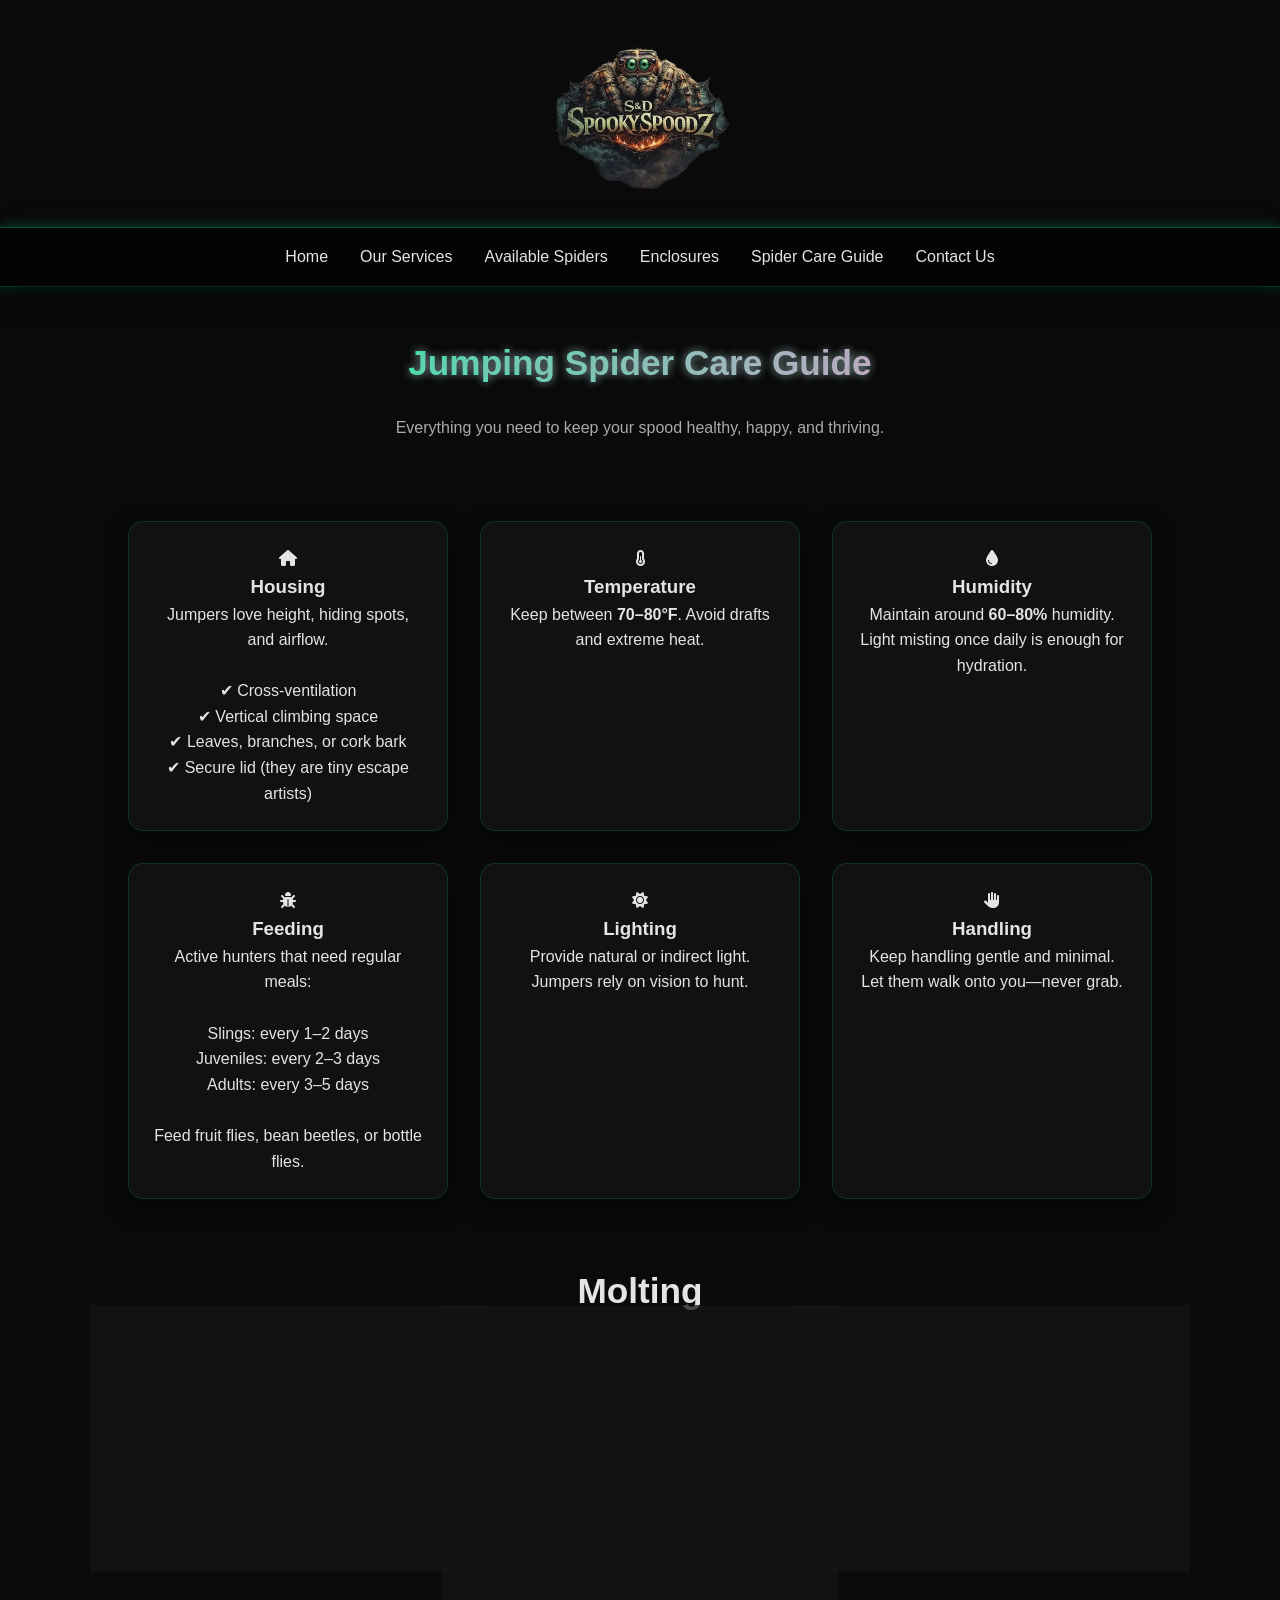
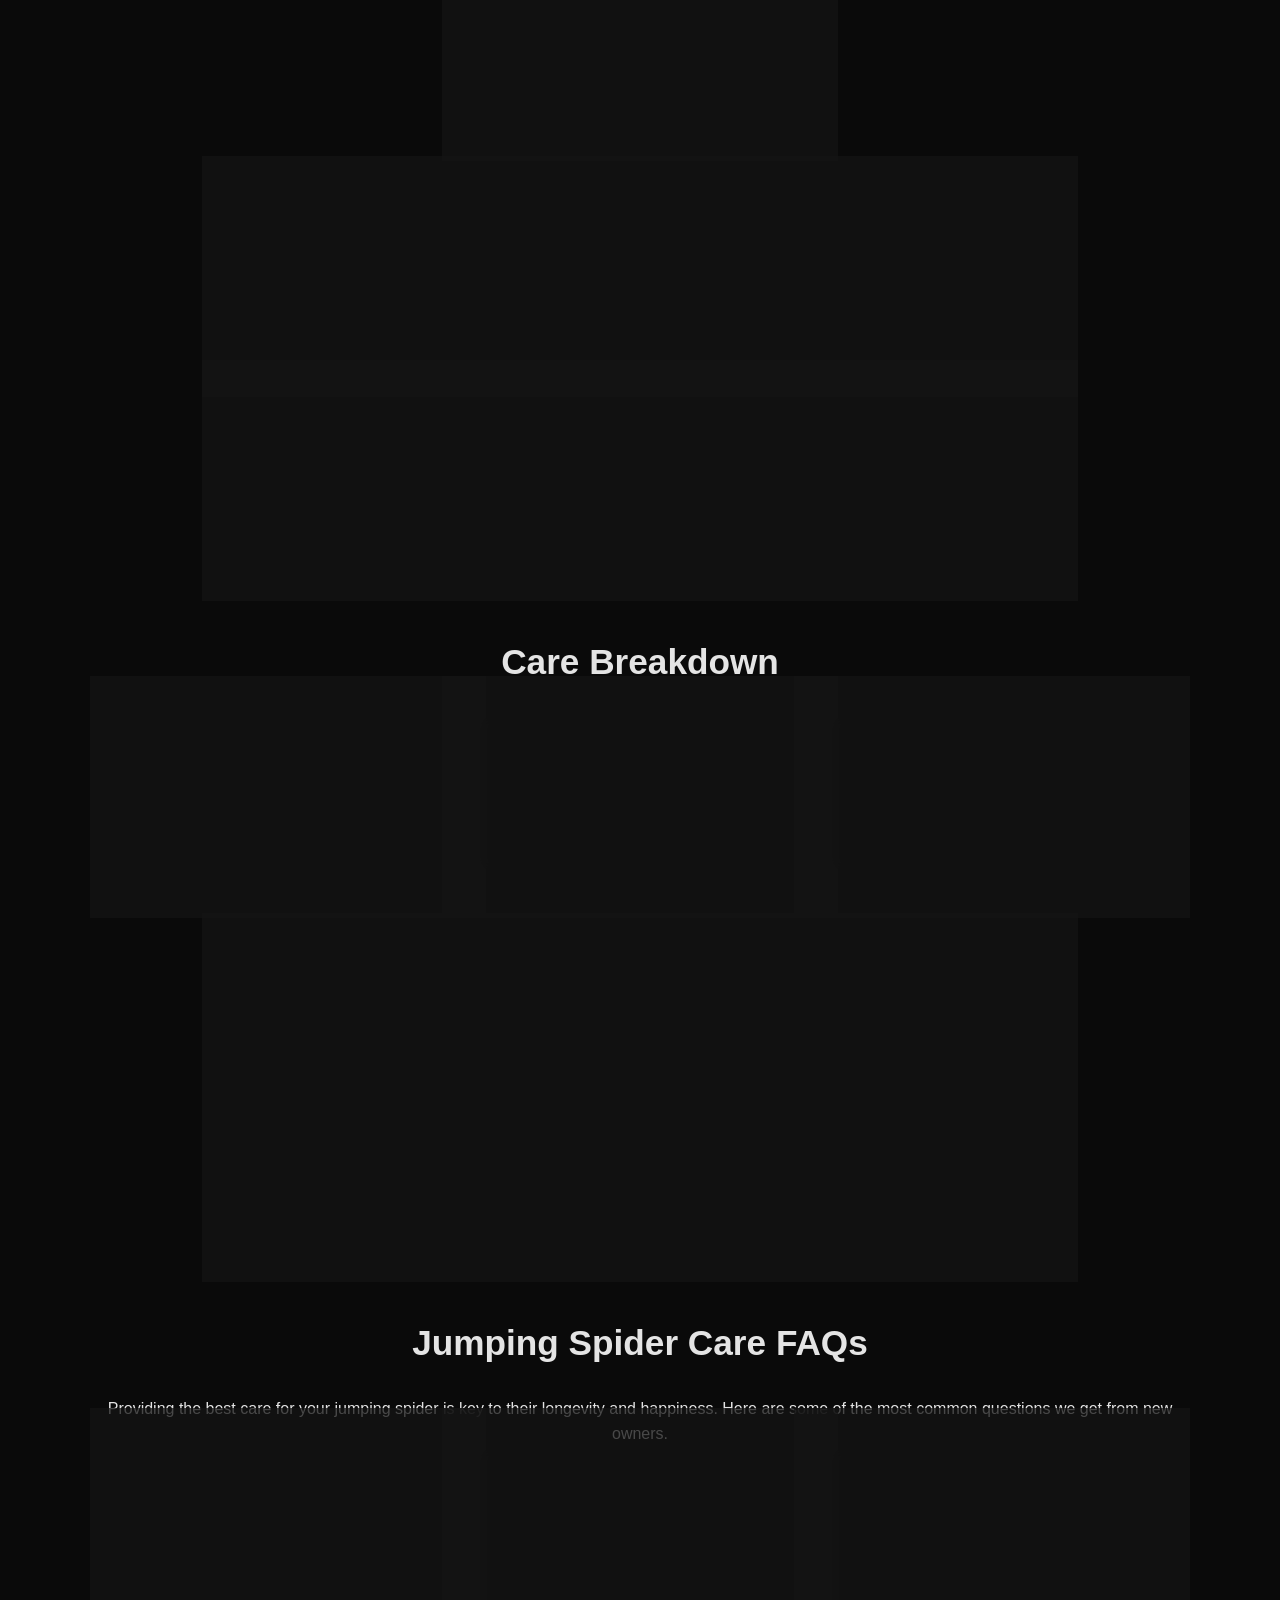
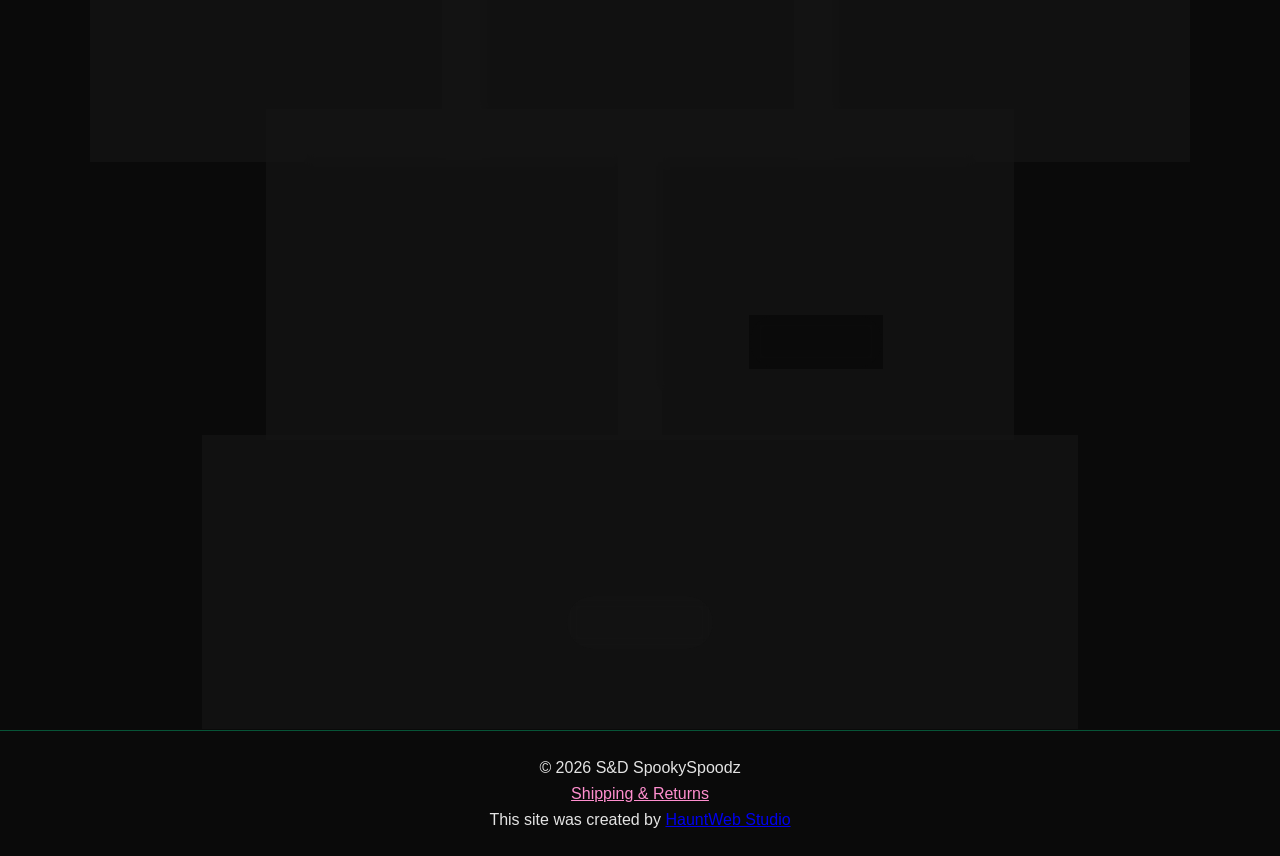
==== commit 4153a54c: "Updated contact form, styling, layout fixes, and glow effects" ====
--- a/care.html
+++ b/care.html
@@ -159,14 +159,14 @@
     </section>
 
     <!-- FEATURE -->
-    <section class="feature">
+    <section class="feature gradient-glow">
         <div class="feature-text">
             <h2>Small spider, big personality</h2>
             <p>Jumping spiders are curious, intelligent, and incredibly interactive.</p>
         </div>
     </section>
 
-    <section class="feature alt">
+    <section class="feature gradient-glow">
         <div class="feature-text">
             <h2>Consistency is key</h2>
             <p>Stable conditions and routine care lead to a healthy, thriving spider.</p>
@@ -207,7 +207,7 @@
     </section>
 
     <!-- WELL-BEING INTRO -->
-    <section class="feature alt">
+    <section class="feature gradient-glow">
         <div class="feature-text">
             <h2>Your jumping spider's well-being</h2>
             <p>
@@ -289,7 +289,7 @@
     </section>
 
     <!-- CTA -->
-    <section class="feature">
+    <section class="feature gradient-glow">
         <div class="feature-text">
             <h2>Ready for your own spoodz?</h2>
             <p>Check out our available spiders and enclosures to get started.</p>
--- a/style.css
+++ b/style.css
@@ -12,26 +12,12 @@
     --accent: #00ff9f;
     --accent-soft: rgba(0, 255, 159, 0.3);
 
+    --accent-pink: #ff8fcf;
+    --accent-pink-soft: rgba(255, 143, 207, 0.25);
+
     --glow-small: 0 0 5px rgba(0, 255, 159, 0.4);
     --glow-medium: 0 0 10px rgba(0, 255, 159, 0.6);
     --glow-large: 0 0 20px rgba(0, 255, 159, 0.8);
-    --gradient-glow: linear-gradient(90deg, #00ff9f, #ff8fcf);
-}
-
-/* =========================
-GLASS EFFECT BASE
-========================= */
-.glass {
-    background: rgba(20, 20, 20, 0.55);
-    backdrop-filter: blur(14px);
-    -webkit-backdrop-filter: blur(14px);
-
-    border: 1px solid rgba(0, 255, 159, 0.2);
-    border-radius: 12px;
-
-    box-shadow:
-        0 8px 25px rgba(0, 0, 0, 0.6),
-        0 0 10px rgba(0, 255, 159, 0.15);
 }
 
 /* =========================
@@ -50,14 +36,15 @@
     font-family: 'Segoe UI', Tahoma, sans-serif;
     color: var(--text-main);
     line-height: 1.6;
-
-    background-color: #0a0a0a;
-
-    /* Single full spider web */
-    background-image: url("IMG/web.png");
-    background-repeat: no-repeat;
-    background-position: center;
-    background-size: cover;
+    background: #0a0a0a url("IMG/web.png") center/cover no-repeat;
+}
+
+h1 {
+    font-size: clamp(1.8rem, 4vw, 3rem);
+}
+
+h2 {
+    font-size: clamp(1.5rem, 3vw, 2.2rem);
 }
 
 img {
@@ -65,14 +52,10 @@
     display: block;
 }
 
-/* =========================
-4. LAYOUT (GLOBAL CENTERING)
-========================= */
 section {
-    width: 100%;
     max-width: 1100px;
-    margin: 0 auto;
-    padding: 3rem 1.5rem;
+    margin: auto;
+    padding: 2rem 1rem;
 }
 
 section h2 {
@@ -81,49 +64,36 @@
 }
 
 /* =========================
-5. HEADER / NAV
+4. HEADER / NAV
 ========================= */
 .logo-banner {
-    width: 100%;
-    display: flex;
-    justify-content: center;
-    align-items: center;
+    display: flex;
+    justify-content: center;
     padding: 1.5rem 0;
 }
 
 .logo-banner img {
-    display: block;
-    margin: 0 auto;
     max-width: 180px;
-}
-
-/* =========================
-NAVBAR
-========================= */
-.navbar {
-    background: rgba(0, 0, 0, 0.6);
-    backdrop-filter: blur(10px);
-
-    border-top: 1px solid var(--accent-soft);
-    border-bottom: 1px solid var(--accent-soft);
-
-    box-shadow: 0 0 15px rgba(0, 255, 159, 0.15);
 }
 
 .navbar {
     position: relative;
     z-index: 1000;
-}
-
-/* NAV LINKS */
+
+    background: rgba(0, 0, 0, 0.6);
+    backdrop-filter: blur(10px);
+
+    border-top: 1px solid var(--accent-soft);
+    border-bottom: 1px solid var(--accent-soft);
+
+    box-shadow: 0 0 15px rgba(0, 255, 159, 0.15);
+}
+
 .nav-links {
     display: flex;
     justify-content: center;
     list-style: none;
-    transition: 0.3s;
-}
-
-.nav-links {
+
     box-shadow: 0 10px 30px rgba(0, 0, 0, 0.8),
         0 0 15px rgba(0, 255, 159, 0.2);
 }
@@ -138,638 +108,6 @@
     transition: 0.3s;
 }
 
-.nav-links a:hover {
-    color: var(--accent);
-    text-shadow: 0 0 10px rgba(0, 255, 159, 0.6);
-}
-
-/* =========================
-HAMBURGER
-========================= */
-.menu-toggle {
-    display: none;
-    flex-direction: column;
-    cursor: pointer;
-    position: absolute;
-    right: 20px;
-    top: 15px;
-    z-index: 1002;
-}
-
-.menu-toggle span {
-    width: 28px;
-    height: 3px;
-    background: var(--text-main);
-    margin: 5px 0;
-    transition: 0.4s;
-}
-
-/* ANIMATION → X */
-.menu-toggle.active span:nth-child(1) {
-    transform: rotate(45deg) translate(5px, 5px);
-}
-
-.menu-toggle.active span:nth-child(2) {
-    opacity: 0;
-}
-
-.menu-toggle.active span:nth-child(3) {
-    transform: rotate(-45deg) translate(6px, -6px);
-}
-
-/* =========================
-MOBILE DROPDOWN (PUSHES CONTENT)
-========================= */
-@media (max-width: 768px) {
-
-    .nav-links {
-        flex-direction: column;
-        align-items: center;
-
-        width: 100%;
-
-        /* REAL glass */
-        background: rgba(10, 10, 10, 0.45);
-        backdrop-filter: blur(14px);
-        -webkit-backdrop-filter: blur(14px);
-
-        border-top: 1px solid rgba(0, 255, 159, 0.2);
-        border-bottom: 1px solid rgba(0, 255, 159, 0.2);
-
-        /* keep push-down behavior */
-        position: static;
-
-        max-height: 0;
-        overflow: hidden;
-
-        transition: max-height 0.4s ease, padding 0.3s ease;
-
-        /* subtle glow */
-        box-shadow:
-            0 8px 25px rgba(0, 0, 0, 0.6),
-            0 0 10px rgba(0, 255, 159, 0.15);
-    }
-
-    .nav-links.active {
-        max-height: 500px;
-        padding: 1rem 0;
-    }
-}
-
-/* =========================
-6. HERO
-========================= */
-.hero {
-    text-align: center;
-}
-
-.hero h2 {
-    color: var(--accent);
-    text-shadow: var(--glow-medium);
-}
-
-.hero p {
-    max-width: 700px;
-    margin: 0 auto 2rem;
-}
-
-.spiders-hero {
-    text-align: center;
-    padding: 4rem 2rem;
-}
-
-.spiders-hero h2 {
-    margin-bottom: 1rem;
-}
-
-.spiders-hero p {
-    max-width: 600px;
-    margin: 0 auto;
-    opacity: 0.9;
-}
-
-/* =========================
-FEATURE SECTIONS
-========================= */
-
-.feature {
-    display: flex;
-    justify-content: center;
-    align-items: center;
-    text-align: center;
-
-    padding: 4rem 2rem;
-}
-
-.feature-text {
-    max-width: 700px;
-    margin: 0 auto;
-}
-
-/* =========================
-7. BUTTONS
-========================= */
-.btn {
-    display: inline-block;
-    padding: 0.6rem 1.4rem;
-    border-radius: 50px;
-
-    background: rgba(0, 0, 0, 0.4);
-    backdrop-filter: blur(6px);
-
-    border: 1px solid rgba(0, 255, 159, 0.3);
-    color: var(--text-main);
-
-    transition: 0.3s;
-}
-
-.btn:hover {
-    background: rgba(0, 255, 159, 0.15);
-    box-shadow: 0 0 15px rgba(0, 255, 159, 0.5);
-    color: #fff;
-}
-
-.store-btn {
-    width: 100%;
-    text-align: center;
-}
-
-/* =========================
-8. PRODUCT CARDS
-========================= */
-.product-grid {
-    display: flex;
-    gap: 2rem;
-    justify-content: center;
-    flex-wrap: wrap;
-}
-
-.product-card {
-    background: rgba(20, 20, 20, 0.55);
-    backdrop-filter: blur(10px);
-
-    border-radius: 12px;
-    padding: 1.5rem;
-    width: 260px;
-    text-align: center;
-
-    border: 1px solid rgba(0, 255, 159, 0.25);
-
-    box-shadow:
-        0 8px 25px rgba(0, 0, 0, 0.6),
-        0 0 10px rgba(0, 255, 159, 0.2);
-
-    transition: 0.3s;
-}
-
-.product-card:hover {
-    transform: translateY(-6px) scale(1.02);
-
-    box-shadow:
-        0 12px 35px rgba(0, 0, 0, 0.8),
-        0 0 20px rgba(0, 255, 159, 0.4);
-}
-
-.product-card img {
-    border-radius: 10px;
-    margin-bottom: 1rem;
-}
-
-.product-card h3 {
-    color: var(--accent);
-}
-
-.product-card .price {
-    color: var(--accent);
-    margin: 0.5rem 0;
-}
-
-/* =========================
-CARD ICON STYLE (GLASS + GLOW)
-========================= */
-.card-icon {
-    width: 60px;
-    height: 60px;
-
-    display: flex;
-    align-items: center;
-    justify-content: center;
-
-    margin: 0 auto 15px;
-
-    border-radius: 50%;
-
-    background: rgba(255, 255, 255, 0.12);
-    backdrop-filter: blur(8px);
-
-    border: 1px solid rgba(255, 255, 255, 0.2);
-
-    box-shadow: 0 0 12px rgba(255, 150, 255, 0.3);
-}
-
-.card-icon i {
-    font-size: 24px;
-    color: #ffb3ff;
-}
-
-.product-card:hover .card-icon {
-    transform: scale(1.1);
-    box-shadow: 0 0 20px rgba(255, 150, 255, 0.6);
-    transition: 0.3s ease;
-}
-
-/* =========================
-SERVICE CARD TWEAKS
-========================= */
-
-.service-card .more-text {
-    display: none;
-    margin-top: 0.5rem;
-}
-
-.service-card .more-text.open {
-    display: block;
-}
-
-.learn-toggle {
-    margin: 0.5rem 0;
-    background: none;
-    border: none;
-    color: #00ff9f;
-    cursor: pointer;
-    font-weight: bold;
-}
-
-/* =========================
-POLICY CARDS (RETURNS PAGE)
-========================= */
-
-.policy-card {
-    text-align: left;
-}
-
-.policy-card h3 {
-    margin-bottom: 1rem;
-}
-
-.policy-card p {
-    font-size: 0.95rem;
-    opacity: 0.9;
-}
-
-/* =========================
-ABOUT SPIDERS (MATCH PRODUCT CARDS)
-========================= */
-
-.about-spiders {
-    text-align: center;
-    padding: 4rem 2rem;
-}
-
-.about-spiders h2 {
-    margin-bottom: 2rem;
-}
-
-/* GRID */
-.about-grid {
-    display: grid;
-    grid-template-columns: repeat(auto-fit, minmax(250px, 1fr));
-    gap: 2rem;
-}
-
-/* Match product cards */
-.about-card {
-    /* LESS glass */
-    background: rgba(20, 20, 20, 0.75);
-    /* more solid */
-
-    backdrop-filter: blur(6px);
-    -webkit-backdrop-filter: blur(6px);
-
-    /* softer border */
-    border: 1px solid rgba(0, 255, 159, 0.08);
-
-    /* reduce glow */
-    box-shadow:
-        0 6px 15px rgba(0, 0, 0, 0.6),
-        0 0 6px rgba(0, 255, 159, 0.08);
-
-    padding-bottom: 1.5rem;
-}
-
-/* Optional subtle variation */
-.about-card {
-    border: 1px solid rgba(0, 255, 159, 0.15);
-}
-
-/* =========================
-9. ABOUT
-========================= */
-.about {
-    text-align: center;
-}
-
-.about p {
-    max-width: 750px;
-    margin: 0 auto 1rem;
-}
-
-/* =========================
-10. YOUTUBE
-========================= */
-.youtube {
-    text-align: center;
-}
-
-.video-container {
-    display: flex;
-    justify-content: center;
-}
-
-.video-container iframe {
-    width: 100%;
-    max-width: 700px;
-    height: 400px;
-    border-radius: 12px;
-}
-
-/* =========================
-11. SOCIAL
-========================= */
-.social {
-    text-align: center;
-}
-
-.social-buttons {
-    display: flex;
-    justify-content: center;
-    gap: 1rem;
-    flex-wrap: wrap;
-}
-
-/* =========================
-12. REVIEWS
-========================= */
-.reviews {
-    text-align: center;
-}
-
-.reviews-wrapper {
-    display: flex;
-    align-items: center;
-    justify-content: center;
-    position: relative;
-}
-
-.review-track {
-    display: flex;
-    gap: 1rem;
-    overflow-x: auto;
-    scroll-behavior: smooth;
-    padding: 1rem;
-}
-
-.review-card {
-    min-width: 250px;
-
-    background: rgba(20, 20, 20, 0.55);
-    backdrop-filter: blur(10px);
-
-    padding: 1rem;
-    border-radius: 10px;
-
-    border: 1px solid rgba(0, 255, 159, 0.2);
-
-    box-shadow:
-        0 5px 20px rgba(0, 0, 0, 0.6),
-        0 0 10px rgba(0, 255, 159, 0.15);
-}
-
-/* arrows */
-.review-btn {
-    background: transparent;
-    border: 1px solid var(--accent-soft);
-    color: var(--accent);
-    font-size: 1.5rem;
-    padding: 0.5rem 1rem;
-    cursor: pointer;
-    transition: 0.3s;
-}
-
-.review-btn:hover {
-    background: var(--accent);
-    color: #000;
-}
-
-/* =========================
-13. FOOTER
-========================= */
-footer {
-    text-align: center;
-    padding: 1.5rem;
-    border-top: 1px solid var(--accent-soft);
-    margin-top: 2rem;
-}
-
-.footer-links a {
-    color: var(--text-muted);
-    text-decoration: none;
-}
-
-.footer-links a {
-    color: var(--accent);
-}
-
-.footer-links a:hover {
-    text-shadow: var(--glow-small);
-}
-
-.credit a {
-    color: var(--accent);
-}
-
-/* =========================
-14. MOBILE
-========================= */
-@media (max-width: 768px) {
-
-    nav ul {
-        flex-direction: column;
-        display: none;
-        text-align: center;
-    }
-
-    nav ul.active {
-        display: flex;
-    }
-
-    .menu-toggle {
-        display: flex;
-    }
-
-    .product-grid {
-        flex-direction: column;
-        align-items: center;
-    }
-}
-
-/* =========================
-CONTACT SECTION
-========================= */
-.contact-section {
-    padding: 60px 20px;
-    display: flex;
-    justify-content: center;
-}
-
-.contact-container {
-    width: 100%;
-    max-width: 600px;
-}
-
-/* FORM (glass style but toned down) */
-.contact-form {
-    display: flex;
-    flex-direction: column;
-    gap: 15px;
-
-    padding: 25px;
-    border-radius: 20px;
-
-    background: rgba(255, 255, 255, 0.08);
-    backdrop-filter: blur(10px);
-
-    border: 1px solid rgba(255, 255, 255, 0.15);
-    box-shadow: 0 0 15px rgba(255, 150, 255, 0.2);
-}
-
-/* INPUTS */
-.contact-form input,
-.contact-form select,
-.contact-form textarea {
-    padding: 12px;
-    border-radius: 10px;
-    border: none;
-
-    background: rgba(255, 255, 255, 0.1);
-    color: #fff;
-
-    outline: none;
-}
-
-/* PLACEHOLDER */
-.contact-form input::placeholder,
-.contact-form textarea::placeholder {
-    color: rgba(255, 255, 255, 0.6);
-}
-
-/* SELECT TEXT */
-.contact-form select {
-    color: #fff;
-}
-
-/* BUTTON */
-.contact-form button {
-    margin-top: 10px;
-}
-
-.section-intro {
-    text-align: center;
-    max-width: 700px;
-    margin: 10px auto 40px;
-    opacity: 0.85;
-    line-height: 1.6;
-}
-
-.product-card i {
-    margin-bottom: 10px;
-    color: #d6a4ff;
-    /* soft purple accent */
-}
-
-/* CENTER CARD GRIDS */
-.product-grid,
-.about-grid {
-    display: flex;
-    flex-wrap: wrap;
-    justify-content: center;
-    /* centers cards horizontally */
-    gap: 20px;
-}
-
-/* OPTIONAL: control card width for cleaner layout */
-.product-card {
-    flex: 0 1 280px;
-    /* keeps cards consistent and centered */
-}
-
-/* =========================
-   BENEFITS SECTION
-========================= */
-
-.benefits {
-    text-align: center;
-    padding: 60px 20px;
-}
-
-.benefits h2 {
-    margin-bottom: 40px;
-    font-size: 2rem;
-    color: #ffb6d9; /* soft pink */
-}
-
-/* GRID */
-.benefits-grid {
-    display: grid;
-    grid-template-columns: repeat(auto-fit, minmax(220px, 1fr));
-    gap: 20px;
-}
-
-/* CARDS */
-.benefit-card {
-    background: rgba(255, 255, 255, 0.05);
-    border-radius: 20px;
-    padding: 25px;
-    transition: 0.3s ease;
-    backdrop-filter: blur(8px);
-}
-
-/* HOVER EFFECT */
-.benefit-card:hover {
-    transform: translateY(-5px);
-    box-shadow: 0 10px 25px rgba(255, 182, 217, 0.2);
-}
-
-/* ICONS */
-.benefit-card i {
-    font-size: 2rem;
-    margin-bottom: 15px;
-    color: #ff8fcf;
-}
-
-/* TITLES */
-.benefit-card h3 {
-    margin-bottom: 10px;
-    font-size: 1.2rem;
-}
-
-/* TEXT */
-.benefit-card p {
-    font-size: 0.95rem;
-    color: #ddd;
-}
-
-/* =========================
-PINK ACCENT ENHANCEMENTS (NON-DESTRUCTIVE)
-========================= */
-
-/* Add secondary color variable */
-:root {
-    --accent-pink: #ff8fcf;
-    --accent-pink-soft: rgba(255, 143, 207, 0.25);
-}
-
-/* NAV HOVER (blend pink + green) */
 .nav-links a:hover {
     color: var(--accent-pink);
     text-shadow:
@@ -777,59 +115,612 @@
         0 0 8px rgba(0, 255, 159, 0.4);
 }
 
-/* HERO HEADLINE POP */
+/* =========================
+5. HERO
+========================= */
+.hero {
+    text-align: center;
+}
+
 .hero h1 {
-    color: var(--accent-pink);
+    background: linear-gradient(90deg, #00ff9f, #ff8fcf);
+
+    -webkit-background-clip: text;
+    background-clip: text;
+    -webkit-text-fill-color: transparent;
+
     text-shadow:
-        0 0 15px rgba(255, 143, 207, 0.6),
-        0 0 10px rgba(0, 255, 159, 0.3);
-}
-
-/* BUTTON HOVER UPGRADE */
+        0 0 10px rgba(255, 143, 207, 0.5),
+        0 0 10px rgba(0, 255, 159, 0.4);
+}
+
+.hero h2 {
+    color: var(--accent);
+    text-shadow: var(--glow-medium);
+}
+
+/* =========================
+ABOUT / OUR STORY (CENTER FIX)
+========================= */
+.about {
+    text-align: center;
+}
+
+.about p {
+    max-width: 750px;
+    margin: 0 auto 1rem;
+    /* THIS is what centers the text block */
+}
+
+/* =========================
+SPIDERS / INNER PAGE HERO
+========================= */
+
+.spiders-hero {
+    text-align: center;
+    padding: 3rem 1rem;
+
+    max-width: 800px;
+    margin: 0 auto;
+
+    .spiders-hero {
+            backdrop-filter: blur(4px);
+            border-radius: 12px;
+        }
+}
+
+.spiders-hero h2 {
+    background: linear-gradient(90deg, #00ff9f, #ff8fcf);
+
+    -webkit-background-clip: text;
+    background-clip: text;
+    -webkit-text-fill-color: transparent;
+
+    text-shadow:
+        0 0 10px rgba(255, 143, 207, 0.5),
+        0 0 10px rgba(0, 255, 159, 0.4);
+}
+
+.spiders-hero p {
+    color: var(--text-muted);
+    margin-top: 0.5rem;
+}
+
+/* =========================
+6. BUTTONS
+========================= */
+.btn {
+    display: inline-block;
+    padding: 0.8rem 1.6rem;
+    border-radius: 50px;
+
+    background: rgba(0, 0, 0, 0.4);
+    backdrop-filter: blur(6px);
+
+    border: 1px solid rgba(0, 255, 159, 0.3);
+    color: var(--text-main);
+
+    transition: all 0.3s ease;
+}
+
 .btn:hover {
+    background: rgba(0, 255, 159, 0.15);
     box-shadow:
         0 0 15px rgba(255, 143, 207, 0.5),
         0 0 10px rgba(0, 255, 159, 0.4);
 }
 
-/* PRODUCT CARD HOVER MIX */
+/* =========================
+LEARN MORE BUTTON
+========================= */
+.learn-toggle {
+    margin: 0.8rem 0;
+    padding: 0.5rem 1rem;
+
+    background: transparent;
+    border: 1px solid rgba(0, 255, 159, 0.4);
+
+    color: var(--accent);
+    font-size: 0.9rem;
+    border-radius: 20px;
+    cursor: pointer;
+
+    transition: all 0.25s ease;
+}
+
+.learn-toggle:hover {
+    background: rgba(0, 255, 159, 0.1);
+
+    box-shadow:
+        0 0 8px rgba(0, 255, 159, 0.6),
+        0 0 15px rgba(255, 143, 207, 0.4);
+
+    transform: scale(1.05);
+}
+
+/* =========================
+7. CARDS (PRODUCT / ABOUT / CONTACT)
+========================= */
+/* BASE CARD STYLE (shared) */
+.product-card,
+.contact-form,
+.feature {
+    background: rgba(20, 20, 20, 0.75);
+    backdrop-filter: blur(6px);
+
+    border-radius: 12px;
+    position: relative;
+    overflow: visible;
+
+    border: 1px solid rgba(0, 255, 159, 0.15);
+
+    box-shadow:
+        0 8px 25px rgba(0, 0, 0, 0.6);
+
+    transition: all 0.3s ease;
+}
+
+/* PRODUCT CARD SPECIFIC */
+.product-card {
+    flex: 1 1 260px;
+    max-width: 320px;
+    padding: 1.5rem;
+    text-align: center;
+
+    border-radius: 15px;
+    z-index: 1;
+}
+
+/* ✨ GRADIENT GLOW LAYER */
+.product-card::before {
+    content: "";
+    position: absolute;
+    inset: -3px;
+
+    background: linear-gradient(45deg, #00ff9f, #ff8fcf, #00ff9f);
+    border-radius: inherit;
+
+    opacity: 0;
+    filter: blur(12px);
+    transition: opacity 0.3s ease;
+
+    z-index: -1;
+}
+
+/* HOVER EFFECT */
 .product-card:hover {
-    box-shadow:
-        0 12px 35px rgba(0, 0, 0, 0.8),
-        0 0 20px rgba(255, 143, 207, 0.4),
-        0 0 15px rgba(0, 255, 159, 0.3);
-}
-
-/* CARD ICONS (tie into pink theme) */
-.product-card i {
-    color: var(--accent-pink);
-}
-
-/* REVIEW CARDS subtle tint */
-.review-card {
-    border: 1px solid rgba(255, 143, 207, 0.15);
-}
-
-/* BENEFITS SECTION (blend instead of replace) */
+    transform: translateY(-8px) scale(1.02);
+}
+
+/* ACTIVATE GLOW */
+.product-card:hover::before {
+    opacity: 1;
+}
+
+/* =========================
+EXPANDABLE TEXT (LEARN MORE)
+========================= */
+.more-text {
+    max-height: 0;
+    overflow: hidden;
+    transition: max-height 0.3s ease;
+}
+
+.more-text.open {
+    max-height: 200px;
+}
+
+/* =========================
+FEATURE SECTION (CENTER FIX)
+========================= */
+.feature {
+    text-align: center;
+
+    display: flex;
+    justify-content: center;
+    align-items: center;
+}
+
+.feature-text {
+    max-width: 700px;
+    margin: 0 auto;
+}
+
+.feature h2 {
+    margin-bottom: 0.5rem;
+}
+
+.feature p {
+    color: var(--text-muted);
+}
+
+/* =========================
+CONTACT SECTION
+========================= */
+.contact-section {
+    padding: 60px 20px;
+    display: flex;
+    justify-content: center;
+}
+
+.contact-container {
+    width: 100%;
+    max-width: 700px;
+}
+
+/* =========================
+FORM CARD
+========================= */
+.contact-form {
+    position: relative;
+    background: rgba(255, 255, 255, 0.05);
+    padding: 30px;
+    border-radius: 16px;
+    backdrop-filter: blur(10px);
+    text-align: center;
+    z-index: 1;
+}
+
+/* Glow effect */
+.contact-form::before {
+    content: "";
+    position: absolute;
+    inset: -2px;
+    border-radius: 16px;
+    background: linear-gradient(120deg, #ff9edb, #c77dff, #ff9edb);
+    filter: blur(12px);
+    opacity: 0.6;
+    z-index: -1;
+}
+
+/* =========================
+FORM TITLE
+========================= */
+.contact-form h3 {
+    margin-bottom: 20px;
+    font-size: 1.6rem;
+}
+
+/* =========================
+INPUTS
+========================= */
+.contact-form input,
+.contact-form select,
+.contact-form textarea {
+    width: 100%;
+    margin-bottom: 15px;
+    padding: 12px 14px;
+    border-radius: 10px;
+    border: none;
+    outline: none;
+    font-size: 0.95rem;
+
+    background: rgba(255, 255, 255, 0.08);
+    color: #fff;
+}
+
+/* Placeholder color */
+.contact-form input::placeholder,
+.contact-form textarea::placeholder {
+    color: #ccc;
+}
+
+/* Focus effect */
+.contact-form input:focus,
+.contact-form select:focus,
+.contact-form textarea:focus {
+    background: rgba(255, 255, 255, 0.12);
+    box-shadow: 0 0 10px rgba(199, 125, 255, 0.5);
+}
+
+/* =========================
+BUTTON
+========================= */
+.contact-form .btn {
+    width: 100%;
+    padding: 12px;
+    border-radius: 10px;
+    border: none;
+    cursor: pointer;
+    font-size: 1rem;
+
+    background: linear-gradient(120deg, #ff9edb, #c77dff);
+    color: #fff;
+    transition: 0.3s;
+}
+
+.contact-form .btn:hover {
+    transform: translateY(-2px);
+    box-shadow: 0 0 15px rgba(199, 125, 255, 0.6);
+}
+
+/* =========================
+MOBILE
+========================= */
+@media (max-width: 600px) {
+    .contact-form {
+        padding: 20px;
+    }
+}
+/* =========================
+8. GRIDS
+========================= */
+
+.product-section {
+    text-align: center;
+}
+
+.product-grid {
+    display: flex;
+    flex-wrap: wrap;
+    justify-content: center;
+    align-items: stretch;
+    gap: 2rem;
+
+    margin: 0 auto;
+}
+
+/* Fix card text alignment */
+.policy-card {
+    display: flex;
+    flex-direction: column;
+    justify-content: center;
+}
+
+.policy-card p {
+    text-align: center;
+}
+
+/* =========================
+FEATURE SECTION (FINAL FIX)
+========================= */
+
+.feature {
+    max-width: 800px;
+    margin: 3rem auto;
+    /* THIS is what centers it properly */
+
+    padding: 2rem;
+
+    text-align: center;
+
+    display: block;
+    /* 🔥 removes flex weirdness */
+}
+
+/* =========================
+YOUTUBE
+========================= */
+.youtube {
+    text-align: center;
+}
+
+.video-container {
+    width: 100%;
+    display: flex;
+    justify-content: center;
+}
+
+.video-container iframe {
+    width: 100%;
+    max-width: 700px;
+    aspect-ratio: 16 / 9;
+    height: auto;
+}
+
+/* =========================
+ABOUT SPIDERS SECTION FIX
+========================= */
+
+.about-spiders {
+    text-align: center;
+    margin-bottom: 2rem;
+}
+
+/* 🔥 THIS IS THE MAIN FIX */
+.about-grid {
+    display: flex;
+    flex-wrap: wrap;
+    justify-content: center;
+    /* centers cards */
+    gap: 2rem;
+
+    max-width: 1100px;
+    margin: 0 auto;
+}
+
+/* make cards consistent */
+.about-card {
+    flex: 1 1 260px;
+    max-width: 320px;
+    text-align: center;
+}
+
+/* =========================
+9. BENEFITS
+========================= */
+.benefits {
+    text-align: center;
+    padding: 60px 20px;
+}
+
 .benefits h2 {
     color: var(--accent-pink);
 }
 
+.benefits-grid {
+    display: grid;
+    grid-template-columns: repeat(auto-fit, minmax(220px, 1fr));
+    gap: 20px;
+}
+
 .benefit-card {
+    background: rgba(255, 255, 255, 0.05);
+    border-radius: 20px;
+    padding: 25px;
+    backdrop-filter: blur(8px);
     border: 1px solid rgba(255, 143, 207, 0.2);
+    transition: 0.3s;
 }
 
 .benefit-card:hover {
+    transform: translateY(-5px);
     box-shadow:
         0 0 20px rgba(255, 143, 207, 0.4),
         0 0 12px rgba(0, 255, 159, 0.3);
 }
 
-.benefit-card i {
-    color: var(--accent-pink);
-}
-
-/* FOOTER LINKS */
+/* =========================
+REVIEWS
+========================= */
+.reviews {
+    text-align: center;
+    padding: 60px 20px;
+}
+
+.reviews-wrapper {
+    display: flex;
+    align-items: center;
+    justify-content: center;
+    position: relative;
+}
+
+/* SCROLL TRACK */
+.review-track {
+    display: flex;
+    gap: 1rem;
+
+    overflow-x: auto;
+    scroll-behavior: smooth;
+
+    padding: 1rem;
+
+    scrollbar-width: none;
+}
+
+.review-track::-webkit-scrollbar {
+    display: none;
+}
+
+/* CARDS */
+.review-card {
+    min-width: 260px;
+    flex: 0 0 auto;
+
+    background: rgba(20, 20, 20, 0.75);
+    backdrop-filter: blur(6px);
+
+    padding: 1rem;
+    border-radius: 12px;
+
+    border: 1px solid rgba(255, 143, 207, 0.15);
+
+    box-shadow:
+        0 5px 20px rgba(0, 0, 0, 0.6),
+        0 0 10px rgba(0, 255, 159, 0.15);
+}
+
+/* BUTTONS */
+.review-btn {
+    background: transparent;
+    border: 1px solid rgba(0, 255, 159, 0.3);
+    color: var(--accent);
+
+    font-size: 1.5rem;
+    padding: 0.5rem 1rem;
+
+    cursor: pointer;
+}
+
+.review-btn:hover {
+    background: var(--accent);
+    color: #000;
+}
+
+/* =========================
+10. GLOW SYSTEM (FINAL)
+========================= */
+.gradient-glow {
+    position: relative;
+    z-index: 1;
+}
+
+.gradient-glow::before {
+    content: "";
+    position: absolute;
+    inset: -3px;
+
+    background: linear-gradient(90deg, #00ff9f, #ff8fcf, #00ff9f);
+    background-size: 200% 200%;
+
+    border-radius: inherit;
+    z-index: -1;
+
+    filter: blur(12px);
+    opacity: 0.7;
+
+    animation: glowShift 5s linear infinite;
+}
+
+@keyframes glowShift {
+    0% {
+        background-position: 0% 50%;
+    }
+
+    100% {
+        background-position: 200% 50%;
+    }
+}
+
+/* Hover activation */
+.hover-glow::before {
+    opacity: 0;
+    transition: opacity 0.3s ease;
+}
+
+.hover-glow:hover::before {
+    opacity: 0.9;
+}
+
+.hover-glow:hover {
+    transform: translateY(-6px) scale(1.02);
+}
+
+/* =========================
+SOCIAL
+========================= */
+.social {
+    text-align: center;
+    padding: 60px 20px;
+}
+
+.social-buttons {
+    display: flex;
+    justify-content: center;
+    align-items: center;
+
+    gap: 1rem;
+    flex-wrap: wrap;
+
+    width: 100%;
+    margin: 0 auto;
+}
+
+/* optional width control */
+.social-buttons a {
+    min-width: 140px;
+    text-align: center;
+}
+
+/* =========================
+11. FOOTER
+========================= */
+footer {
+    text-align: center;
+    padding: 1.5rem;
+    border-top: 1px solid var(--accent-soft);
+}
+
 .footer-links a {
     color: var(--accent-pink);
 }
@@ -841,280 +732,30 @@
 }
 
 /* =========================
-GRADIENT GLOW BORDER
-========================= */
-
-.gradient-glow {
-    position: relative;
-    border-radius: 12px;
-    overflow: hidden;
-}
-
-/* glowing layer */
-.gradient-glow::before {
-    content: "";
-    position: absolute;
-    inset: -2px;
-
-    background: linear-gradient(90deg, #00ff9f, #ff8fcf, #00ff9f);
-    background-size: 200% 200%;
-
-    border-radius: inherit;
-
-    z-index: -1;
-
-    filter: blur(8px);
-    opacity: 0.6;
-
-    animation: glowShift 6s linear infinite;
-}
-
-/* animation */
-@keyframes glowShift {
-    0% {
-        background-position: 0% 50%;
+12. MOBILE
+========================= */
+@media (max-width: 768px) {
+
+    .nav-links {
+        flex-direction: column;
+        max-height: 0;
+        overflow: hidden;
     }
 
-    100% {
-        background-position: 200% 50%;
+    .nav-links.active {
+        max-height: 500px;
     }
-}
-
-.hero h1 {
-    background: linear-gradient(90deg, #00ff9f, #ff8fcf);
-    -webkit-background-clip: text;
-    -webkit-text-fill-color: transparent;
-
-    text-shadow:
-        0 0 10px rgba(255, 143, 207, 0.5),
-        0 0 10px rgba(0, 255, 159, 0.4);
-}
-
-.badge {
-    position: absolute;
-    top: 10px;
-    left: 10px;
-
-    background: linear-gradient(90deg, #00ff9f, #ff8fcf);
-    color: #000;
-
-    padding: 5px 10px;
-    font-size: 0.75rem;
-    font-weight: bold;
-
-    border-radius: 20px;
-}
-
-/* =========================
-HOVER-ONLY GRADIENT GLOW (CLEAN VERSION)
-========================= */
-
-.hover-glow::before {
-    opacity: 0;
-    transition: opacity 0.3s ease;
-}
-
-.hover-glow:hover::before {
-    opacity: 0.7;
-}
-
-/* Slight lift effect */
-.hover-glow:hover {
-    transform: translateY(-5px) scale(1.01);
-    transition: all 0.3s ease;
-}
-
-/* Make sure cards animate smoothly */
-.product-card {
-    transition: all 0.3s ease;
-}
-
-/* Feature section subtle glow divider */
-.feature {
-    position: relative;
-}
-
-.feature::after {
-    content: "";
-    position: absolute;
-    bottom: 0;
-    left: 50%;
-    transform: translateX(-50%);
-    width: 60%;
-    height: 2px;
-
-    background: linear-gradient(90deg, transparent, #00ff9f, #ff8fcf, transparent);
-    opacity: 0.4;
-}
-
-.card-icon i {
-    background: linear-gradient(90deg, #00ff9f, #ff8fcf);
-    -webkit-background-clip: text;
-    -webkit-text-fill-color: transparent;
-}
-
-/* =========================
-GRADIENT GLOW BASE (REQUIRED)
-========================= */
-
-.gradient-glow {
-    position: relative;
-    z-index: 1;
-}
-
-/* glowing layer */
-.gradient-glow::before {
-    content: "";
-    position: absolute;
-    inset: -2px;
-
-    background: linear-gradient(90deg, #00ff9f, #ff8fcf, #00ff9f);
-    background-size: 200% 200%;
-
-    border-radius: inherit;
-
-    z-index: -1;
-
-    filter: blur(10px);
-    opacity: 0.6;
-
-    animation: glowShift 6s linear infinite;
-}
-
-/* animation */
-@keyframes glowShift {
-    0% {
-        background-position: 0% 50%;
+
+    .nav-links li {
+        margin: 0.8rem 0;
     }
 
-    100% {
-        background-position: 200% 50%;
+    .product-grid {
+        flex-direction: column;
+        align-items: center;
     }
-}
-
-/* =========================
-HOVER ACTIVATION
-========================= */
-
-.hover-glow::before {
-    opacity: 0;
-    transition: opacity 0.3s ease;
-}
-
-.hover-glow:hover::before {
-    opacity: 0.8;
-}
-
-/* lift effect */
-.hover-glow:hover {
-    transform: translateY(-5px) scale(1.01);
-}
-
-/* smooth animation */
-.product-card,
-.contact-form,
-.btn {
-    transition: all 0.3s ease;
-}
-
-.product-card,
-.contact-form {
-    background: rgba(20, 20, 20, 0.85);
-    backdrop-filter: blur(6px);
-}
-
-.product-card,
-.contact-form {
-    border-radius: 12px;
-    overflow: hidden;
-}
-
-.product-card,
-.feature {
-    position: relative;
-    border-radius: 12px;
-    overflow: hidden;
-}
-
-/* =========================
-FINAL WORKING GLOW SYSTEM
-========================= */
-
-.gradient-glow {
-    position: relative;
-    z-index: 1;
-    border-radius: 12px;
-    overflow: visible;
-    /* IMPORTANT: allow glow to show */
-}
-
-/* glow layer */
-.gradient-glow::before {
-    content: "";
-    position: absolute;
-    inset: -3px;
-
-    background: linear-gradient(90deg, #00ff9f, #ff8fcf, #00ff9f);
-    background-size: 200% 200%;
-
-    border-radius: inherit;
-
-    z-index: -1;
-
-    filter: blur(12px);
-    opacity: 0.7;
-
-    animation: glowShift 5s linear infinite;
-}
-
-/* animation */
-@keyframes glowShift {
-    0% {
-        background-position: 0% 50%;
+
+    .review-btn {
+        display: none;
     }
-
-    100% {
-        background-position: 200% 50%;
-    }
-}
-
-/* hover control */
-.hover-glow::before {
-    opacity: 0;
-    transition: opacity 0.3s ease;
-}
-
-.hover-glow:hover::before {
-    opacity: 0.9;
-}
-
-/* lift */
-.hover-glow:hover {
-    transform: translateY(-6px) scale(1.02);
-}
-
-/* =========================
-CRITICAL FIXES
-========================= */
-
-/* Make backgrounds slightly transparent so glow shows */
-.product-card,
-.contact-form,
-.feature {
-    background: rgba(20, 20, 20, 0.75) !important;
-}
-
-/* Allow glow to escape */
-.product-card,
-.contact-form,
-.feature {
-    overflow: visible !important;
-    position: relative;
-    z-index: 1;
-}
-
-/* Ensure parent doesn't clip glow */
-.product-grid,
-.about-grid {
-    overflow: visible;
 }
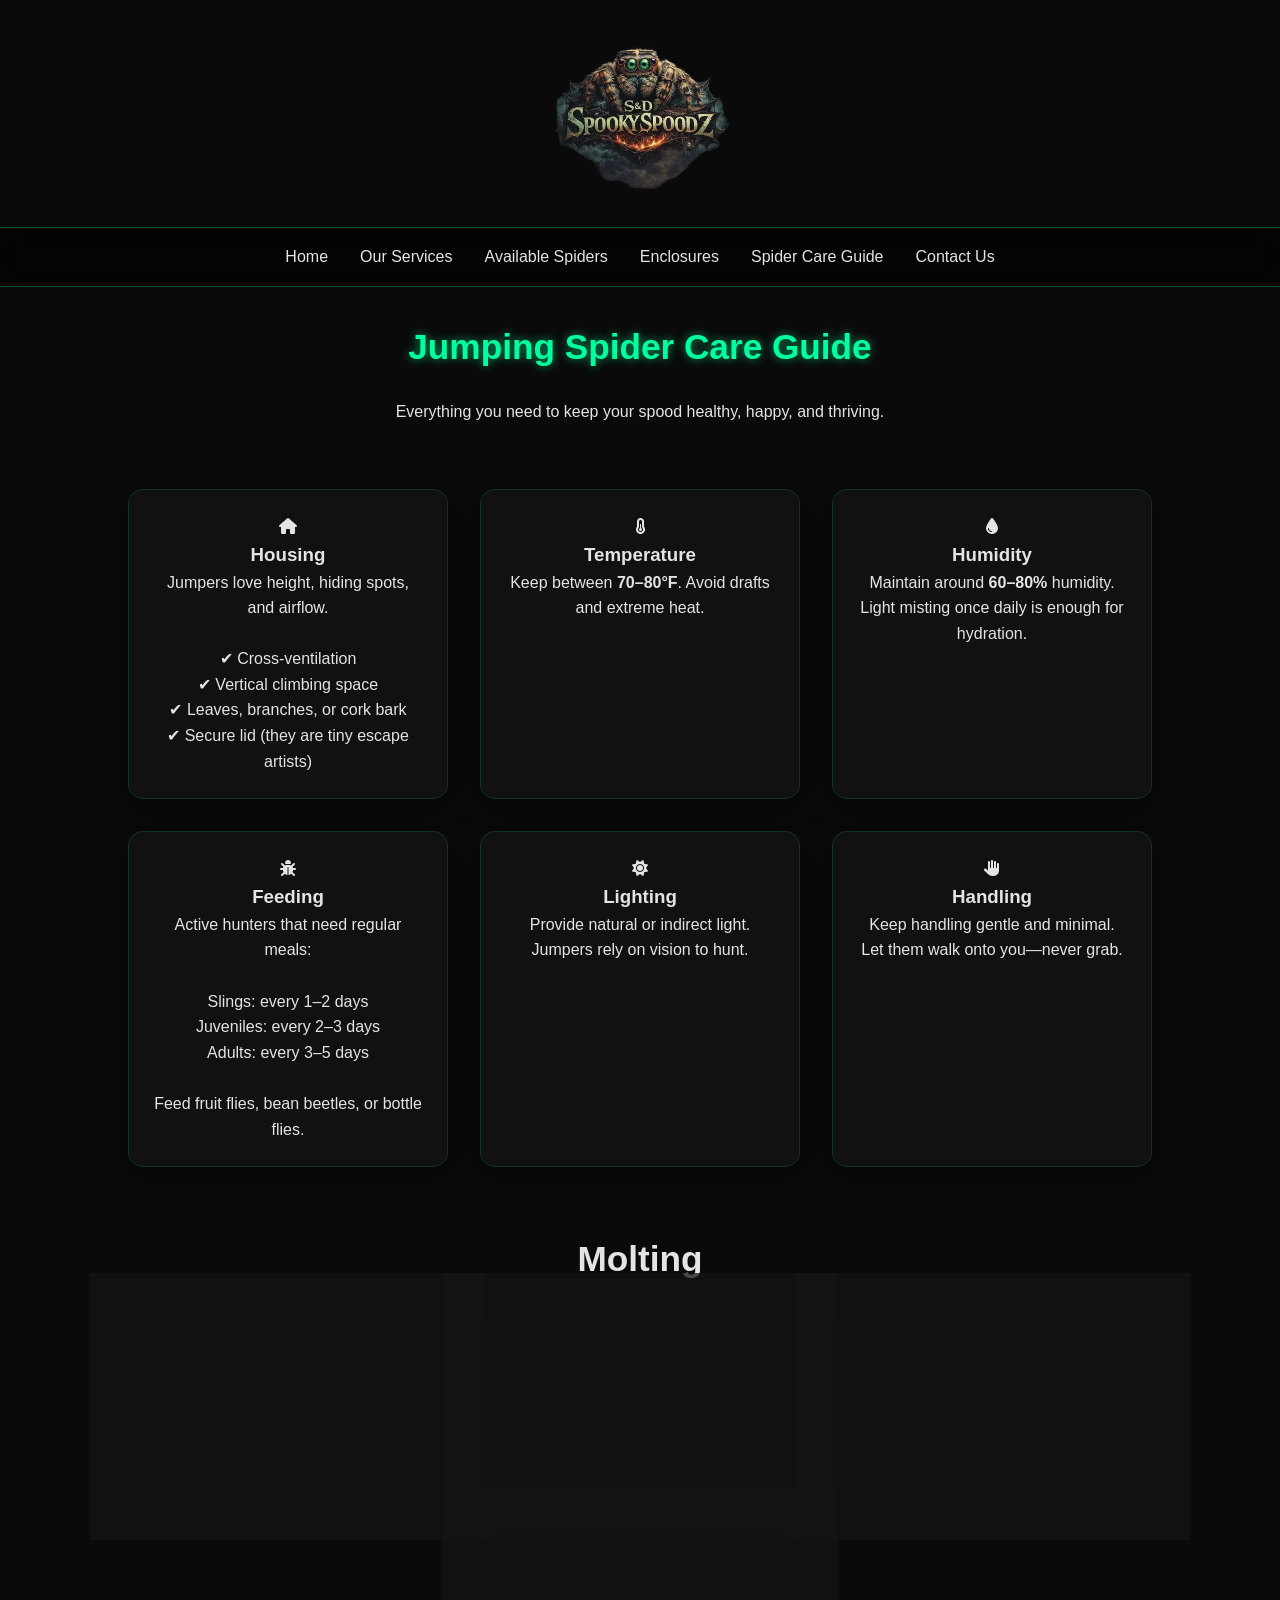
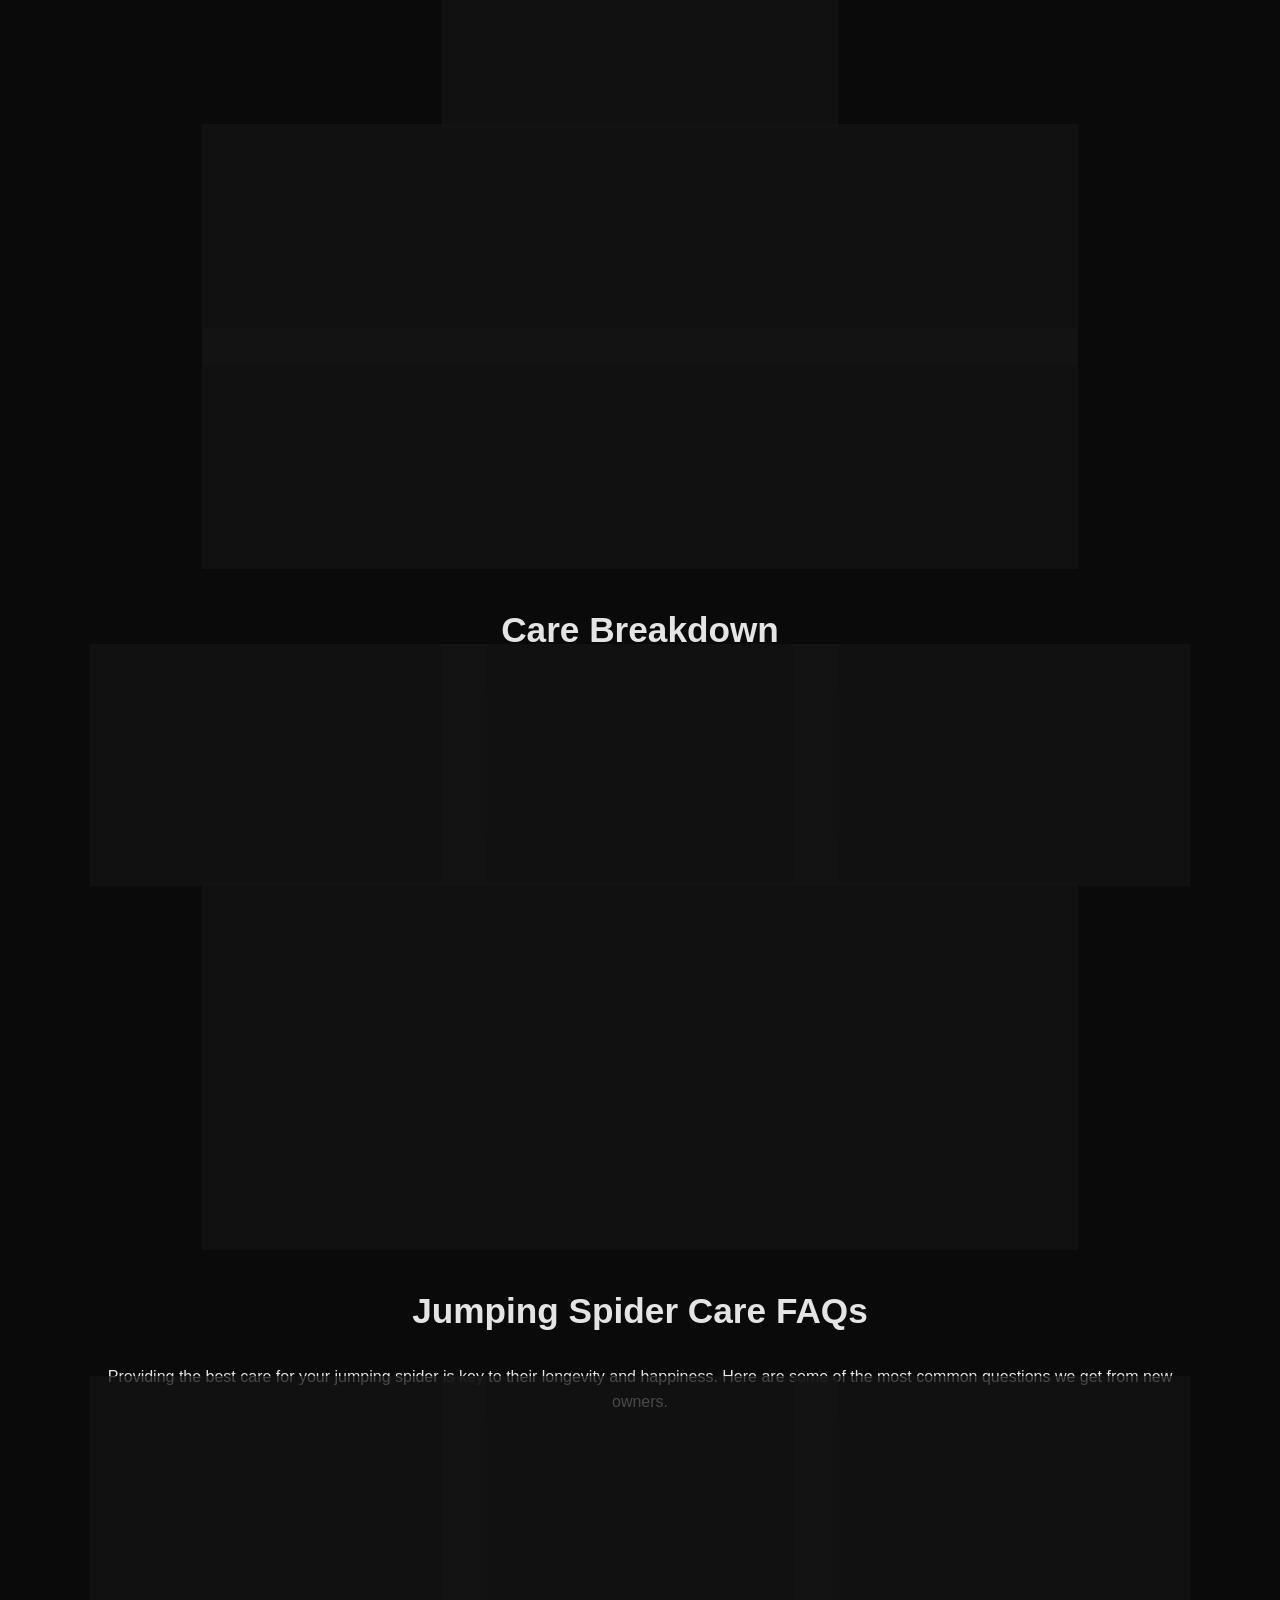
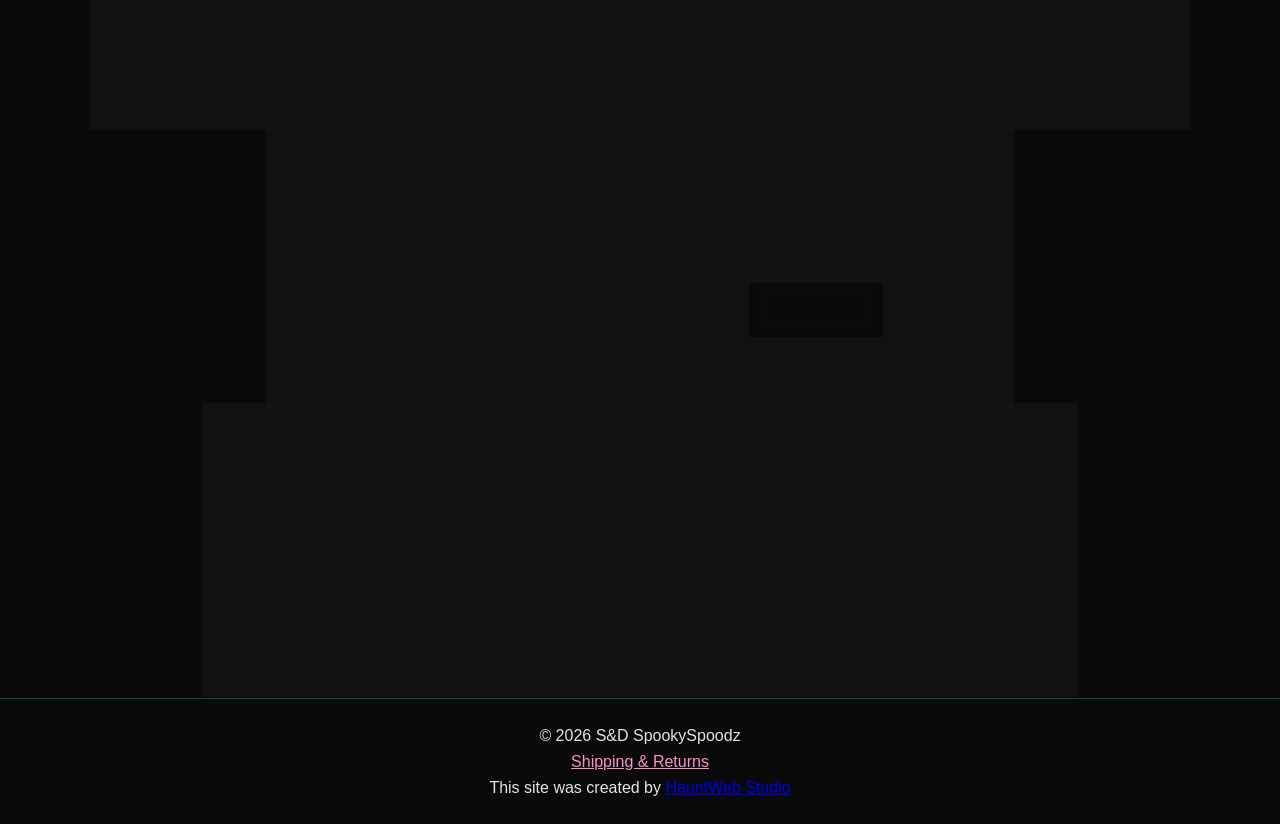
==== commit 98d5613f: "fixed navbar" ====
--- a/care.html
+++ b/care.html
@@ -42,7 +42,7 @@
     </header>
 
     <!-- HERO -->
-    <section class="spiders-hero">
+    <section class="hero">
         <h2>Jumping Spider Care Guide</h2>
         <p>Everything you need to keep your spood healthy, happy, and thriving.</p>
     </section>
--- a/style.css
+++ b/style.css
@@ -86,16 +86,21 @@
     border-top: 1px solid var(--accent-soft);
     border-bottom: 1px solid var(--accent-soft);
 
-    box-shadow: 0 0 15px rgba(0, 255, 159, 0.15);
+    box-shadow: none;
+
+    display: flex;
+        justify-content: center;
+        align-items: center;
+        gap: 20px;
 }
 
 .nav-links {
     display: flex;
-    justify-content: center;
-    list-style: none;
-
-    box-shadow: 0 10px 30px rgba(0, 0, 0, 0.8),
-        0 0 15px rgba(0, 255, 159, 0.2);
+        justify-content: center;
+        list-style: none;
+        padding: 0;
+
+    box-shadow: none;
 }
 
 .nav-links li {
@@ -116,6 +121,23 @@
 }
 
 /* =========================
+HAMBURGER MENU
+========================= */
+.menu-toggle {
+    display: none;
+    flex-direction: column;
+    cursor: pointer;
+}
+
+.menu-toggle span {
+    height: 3px;
+    width: 25px;
+    background: #fff;
+    margin: 4px 0;
+    border-radius: 2px;
+}
+
+/* =========================
 5. HERO
 ========================= */
 .hero {
@@ -159,14 +181,11 @@
 .spiders-hero {
     text-align: center;
     padding: 3rem 1rem;
-
     max-width: 800px;
     margin: 0 auto;
 
-    .spiders-hero {
-            backdrop-filter: blur(4px);
-            border-radius: 12px;
-        }
+    backdrop-filter: blur(4px);
+    border-radius: 12px;
 }
 
 .spiders-hero h2 {
@@ -442,6 +461,7 @@
         padding: 20px;
     }
 }
+
 /* =========================
 8. GRIDS
 ========================= */
@@ -734,16 +754,31 @@
 /* =========================
 12. MOBILE
 ========================= */
+
 @media (max-width: 768px) {
 
+    .menu-toggle {
+        display: flex;
+    }
+
+    .navbar {
+        flex-wrap: wrap;
+    }
+
     .nav-links {
+        width: 100%;
         flex-direction: column;
+
         max-height: 0;
         overflow: hidden;
+
+        opacity: 0;
+        transition: max-height 0.4s ease, opacity 0.3s ease;
     }
 
     .nav-links.active {
         max-height: 500px;
+        opacity: 1;
     }
 
     .nav-links li {
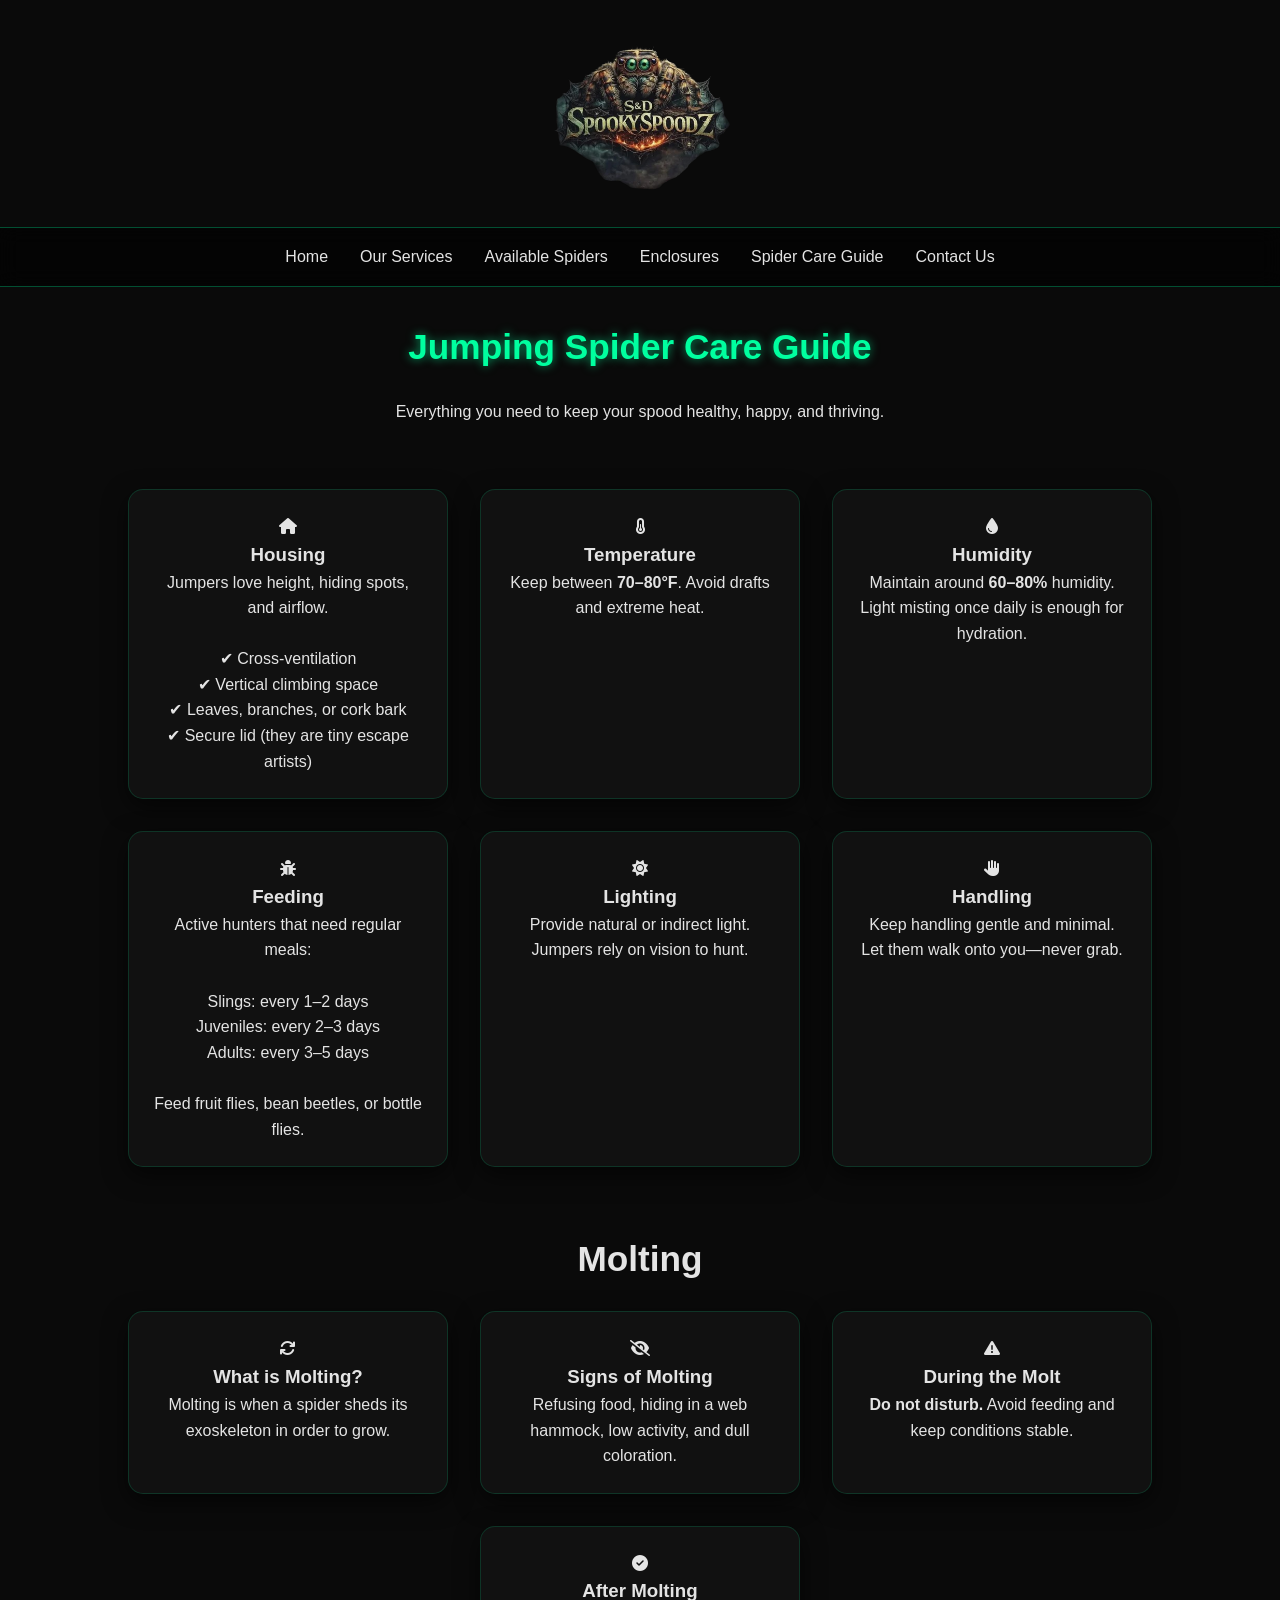
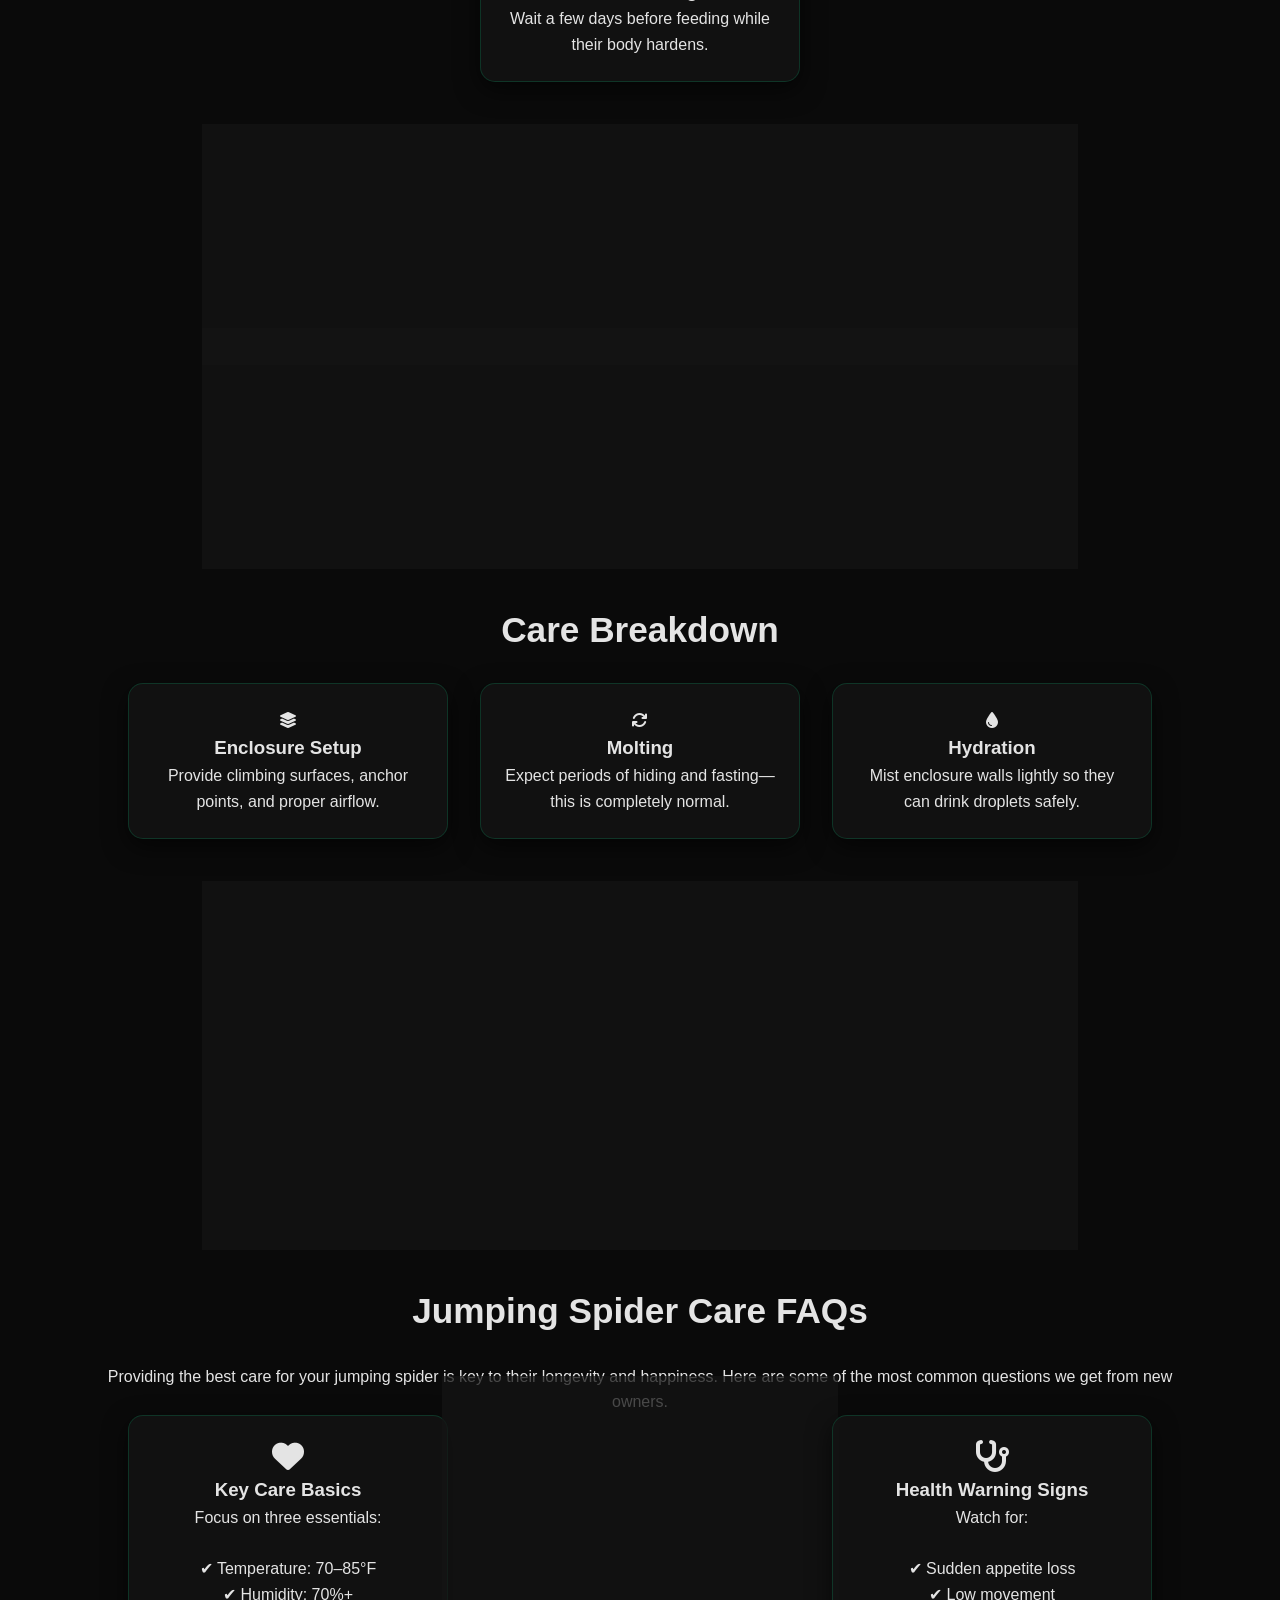
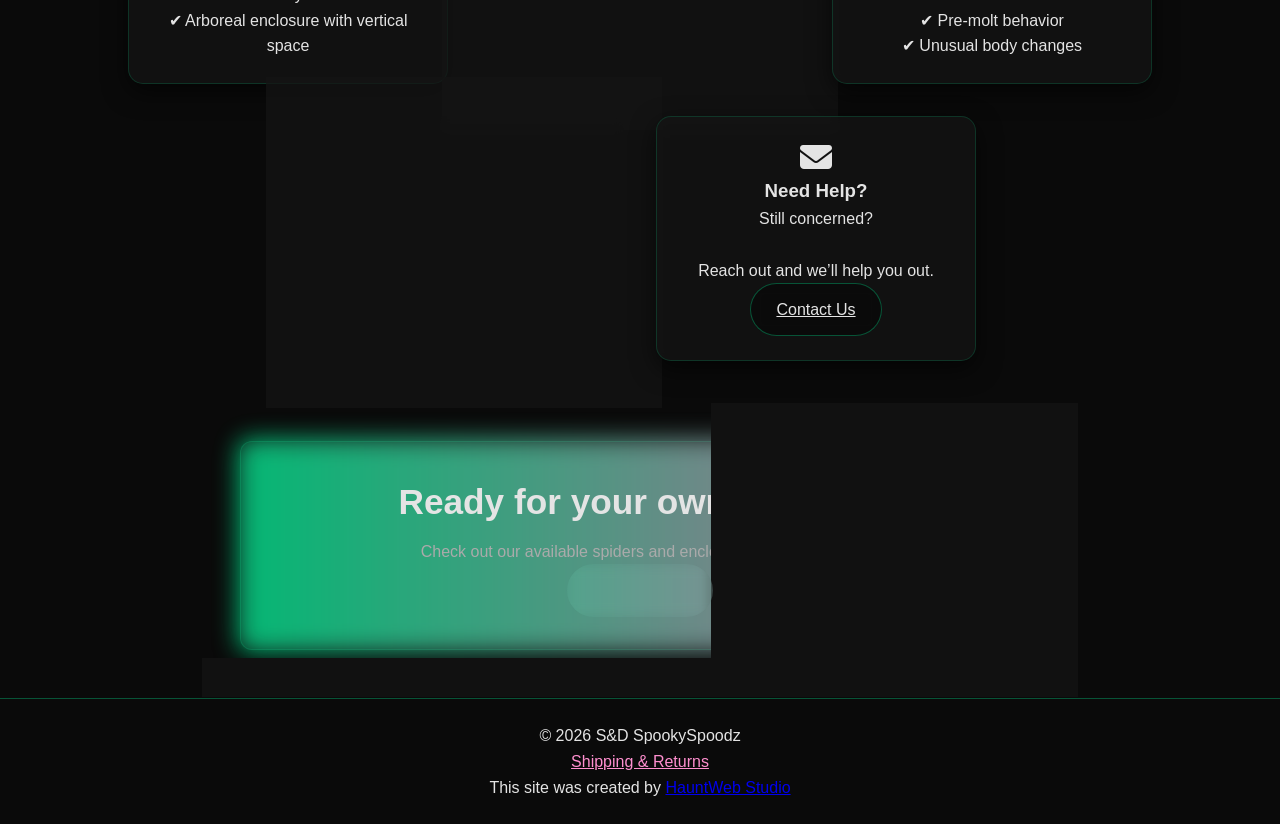
==== commit d9414e10: "Added back to top button with styling and scroll behavior" ====
--- a/care.html
+++ b/care.html
@@ -311,6 +311,11 @@
         </p>
     </footer>
 
+    <!-- BACK TO TOP BUTTON -->
+    <button id="backToTop" class="back-to-top">
+        <i class="fas fa-arrow-up"></i>
+    </button>
+
     <!-- JS -->
     <script>
         const menuToggle = document.getElementById('menu-toggle');
@@ -322,6 +327,27 @@
         });
     </script>
 
+    <script>
+        const backToTop = document.getElementById("backToTop");
+
+        // Show button after scrolling
+        window.addEventListener("scroll", () => {
+            if (window.scrollY > 300) {
+                backToTop.classList.add("show");
+            } else {
+                backToTop.classList.remove("show");
+            }
+        });
+
+        // Scroll to top
+        backToTop.addEventListener("click", () => {
+            window.scrollTo({
+                top: 0,
+                behavior: "smooth"
+            });
+        });
+    </script>
+
 </body>
 
 </html>
--- a/style.css
+++ b/style.css
@@ -172,37 +172,6 @@
     max-width: 750px;
     margin: 0 auto 1rem;
     /* THIS is what centers the text block */
-}
-
-/* =========================
-SPIDERS / INNER PAGE HERO
-========================= */
-
-.spiders-hero {
-    text-align: center;
-    padding: 3rem 1rem;
-    max-width: 800px;
-    margin: 0 auto;
-
-    backdrop-filter: blur(4px);
-    border-radius: 12px;
-}
-
-.spiders-hero h2 {
-    background: linear-gradient(90deg, #00ff9f, #ff8fcf);
-
-    -webkit-background-clip: text;
-    background-clip: text;
-    -webkit-text-fill-color: transparent;
-
-    text-shadow:
-        0 0 10px rgba(255, 143, 207, 0.5),
-        0 0 10px rgba(0, 255, 159, 0.4);
-}
-
-.spiders-hero p {
-    color: var(--text-muted);
-    margin-top: 0.5rem;
 }
 
 /* =========================
@@ -752,6 +721,50 @@
 }
 
 /* =========================
+BACK TO TOP BUTTON
+========================= */
+.back-to-top {
+    position: fixed;
+    bottom: 25px;
+    right: 25px;
+
+    width: 50px;
+    height: 50px;
+
+    border: none;
+    border-radius: 50%;
+
+    background: linear-gradient(135deg, #00ff9f, #00c3ff);
+    color: #000;
+
+    font-size: 18px;
+    cursor: pointer;
+
+    display: flex;
+    align-items: center;
+    justify-content: center;
+
+    box-shadow: 0 0 15px rgba(0, 255, 159, 0.6);
+
+    opacity: 0;
+    visibility: hidden;
+    transition: all 0.3s ease;
+
+    z-index: 999;
+}
+
+/* SHOW BUTTON */
+.back-to-top.show {
+    opacity: 1;
+    visibility: visible;
+}
+
+/* HOVER EFFECT */
+.back-to-top:hover {
+    transform: translateY(-3px) scale(1.05);
+    box-shadow: 0 0 25px rgba(0, 255, 159, 0.9);
+}
+/* =========================
 12. MOBILE
 ========================= */
 
